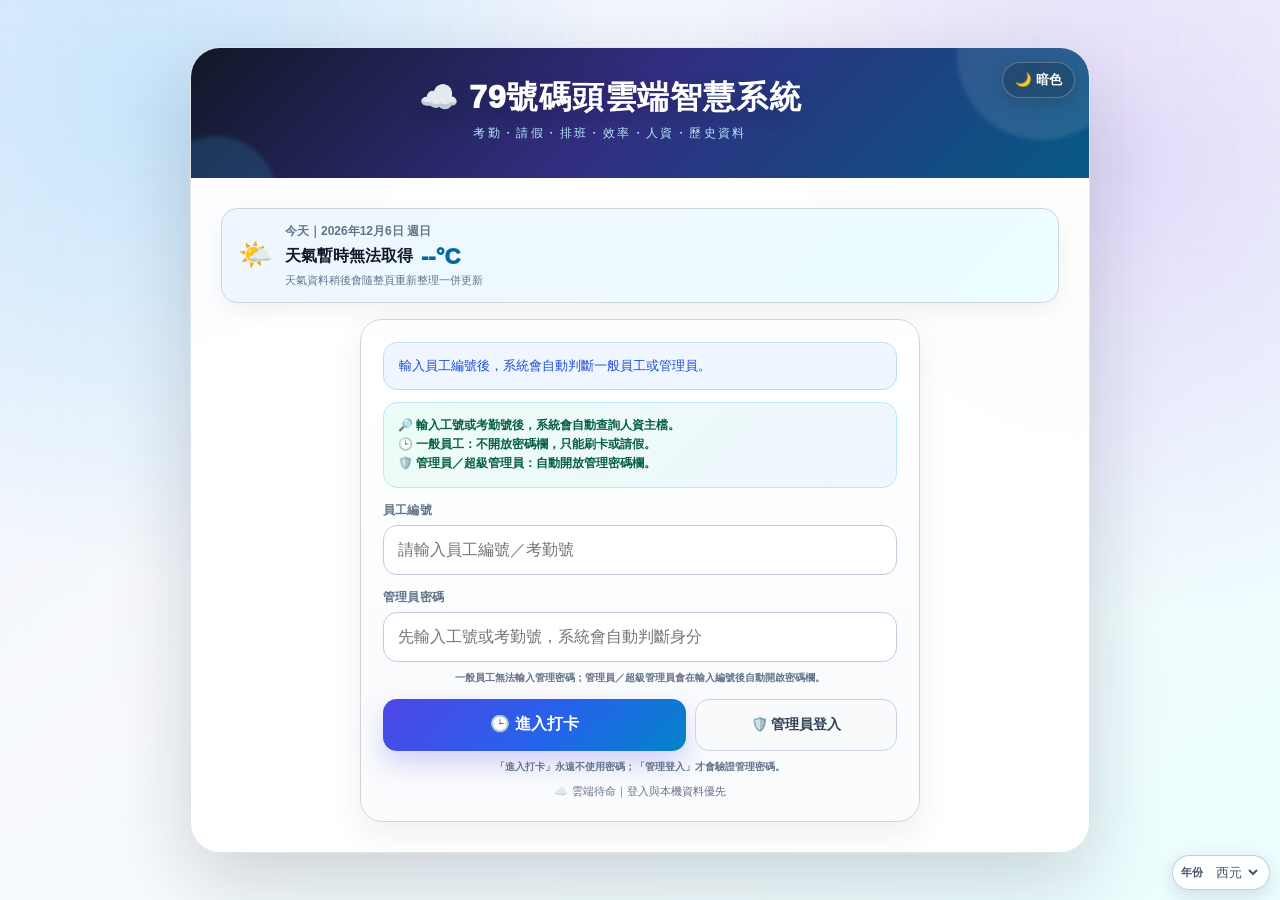
==== index.html @ b2e33117 "fix(home): speed up mobile punch login" ====
<!DOCTYPE html>
<!-- PORT79 2026.10.08 HOME-MOBILE-PUNCH-FAST：手機打卡登入取消輸入時雲端預熱競爭；一般打卡改單一GET快速驗證；驗證後立即進考勤、快取背景寫；首頁天氣不再搶GPS。 -->
<!-- PORT79 2026.10.07 HOME-ADMIN-LOGIN-FALLBACK：管理登入支援 verifyAdmin / verifyUser 雙路徑與平面/user 回傳格式。 -->
<!-- PORT79 2026.10.07 HOME-HIDE-NO-PERMISSION：首頁所有 none 權限系統卡片直接隱藏；人資仍僅 manage 顯示。 -->
<!-- PORT79 2026.10.06 HOME-SECOND-LOGIN-FIX：修正登出後第二次管理登入密碼欄無法重新啟用 -->
<!-- PORT79 2026.10.03：首頁加入今日日期、即時溫度、天氣狀況與重新整理按鈕 -->
<!-- PORT79 2026.10.03.11.30：超級管理員密碼登入後停留五大系統選擇，不自動跳入任一子系統 -->
<html lang="zh-TW" data-theme="light">
<head>
<!-- PORT79 HOME 2026.10.06 FULL-PAGE-REFRESH：首頁「重新整理」改為整頁重新載入，不再只更新天氣。 -->
<!-- PORT79 HOME 2026.10.06 DEPLOY-STATUS-FAILSAFE：部署狀態超過 10 分鐘或缺少有效 target_sha 時自動 fail-open，避免狀態檔卡住造成永久無法登入。 -->
<!-- PORT79 HOME 2026.10.06 DEPLOY-STATUS：首頁加入系統更新狀態偵測；更新中暫停登入，完成後自動恢復；偵測失敗採 fail-open。 -->
<!-- PORT79 2026-10-04 WORKHOURS-PERMISSION：工時統計改用獨立權限。 -->
<!-- PORT79 2026-10-04 WORK-HOURS：首頁新增工時統計大項，權限沿用考勤。 -->
<meta charset="UTF-8">
<meta name="viewport" content="width=device-width, initial-scale=1.0, maximum-scale=1, viewport-fit=cover">
<meta http-equiv="Cache-Control" content="no-cache, no-store, must-revalidate">
<link rel="preconnect" href="https://script.google.com">
<link rel="preconnect" href="https://script.googleusercontent.com">
<meta http-equiv="Pragma" content="no-cache">
<meta http-equiv="Expires" content="0">
<title>79號碼頭雲端智慧系統｜七大系統入口</title>
<style>
*{box-sizing:border-box}
:root{color-scheme:light;--page:#f3f4f6;--card:#fff;--text:#111827;--muted:#64748b;--head:#111827;--border:#d1d5db;--input:#fff;--panel:#f8fafc;--shadow:0 18px 45px rgba(0,0,0,.12)}
html[data-theme="dark"]{color-scheme:dark;--page:#0b1120;--card:#111827;--text:#f8fafc;--muted:#94a3b8;--head:#020617;--border:#334155;--input:#0f172a;--panel:#0f172a;--shadow:0 18px 45px rgba(0,0,0,.3)}
body{margin:0;min-height:100vh;font-family:"Microsoft JhengHei","Noto Sans TC",sans-serif;background:var(--page);color:var(--text);display:flex;align-items:center;justify-content:center;padding:18px}
.card{width:100%;max-width:760px;background:var(--card);border-radius:22px;box-shadow:var(--shadow);overflow:hidden}
.header{background:var(--head);color:#fff;padding:18px 70px 18px 20px;text-align:center;position:relative}.cloud-title{font-size:22px;font-weight:1000;letter-spacing:.04em;margin-bottom:5px}.cloud-sub{font-size:11px;color:#94a3b8;margin-bottom:5px}.version{font-size:13px;font-weight:800;letter-spacing:.04em;color:#e2e8f0}.theme{position:absolute;right:12px;top:10px;border:1px solid rgba(255,255,255,.3);background:rgba(255,255,255,.1);color:#fff;border-radius:999px;padding:8px 11px;font-weight:800;cursor:pointer}
.body{padding:24px}.login-box{max-width:520px;margin:0 auto}.field{margin-bottom:14px}label{display:block;font-size:13px;font-weight:900;margin-bottom:6px}input{width:100%;padding:13px 14px;border:1px solid var(--border);border-radius:11px;background:var(--input);color:var(--text);font-size:16px;outline:none}.go{width:100%;padding:14px;border:0;border-radius:11px;background:#4f46e5;color:#fff;font-size:16px;font-weight:900;cursor:pointer}.go:disabled{opacity:.55;cursor:not-allowed}
.status{margin:0 0 15px;padding:11px 13px;border-radius:11px;background:#eff6ff;border:1px solid #bfdbfe;color:#1d4ed8;font-size:13px;line-height:1.55;white-space:pre-line}.status.error{background:#fff1f2;border-color:#fecdd3;color:#be123c}.status.success{background:#ecfdf5;border-color:#a7f3d0;color:#047857}.status.warning{background:#fffbeb;border-color:#fde68a;color:#92400e}
html[data-theme="dark"] .status{background:#172554;border-color:#1d4ed8;color:#bfdbfe}html[data-theme="dark"] .status.error{background:#3f0d18;border-color:#9f1239;color:#fecdd3}html[data-theme="dark"] .status.success{background:#052e24;border-color:#047857;color:#a7f3d0}html[data-theme="dark"] .status.warning{background:#422006;border-color:#a16207;color:#fde68a}
.session{display:none;margin-bottom:16px;padding:13px 14px;border:1px solid var(--border);border-radius:12px;align-items:center;justify-content:space-between;gap:12px;background:var(--panel)}.session.show{display:flex}.session strong{font-size:15px}.session small{display:block;color:var(--muted);margin-top:3px}.logout{border:0;background:#e11d48;color:white;border-radius:9px;padding:9px 12px;font-weight:900;cursor:pointer;white-space:nowrap}
.system-wrap{display:none}.system-wrap.show{display:block}.system-grid{display:grid;grid-template-columns:repeat(2,minmax(0,1fr));gap:11px}.system-card{position:relative;border:1px solid var(--border);border-radius:15px;background:var(--panel);color:var(--text);padding:17px 12px;text-align:left;cursor:pointer;min-height:118px;font:inherit;transition:.18s}.system-card:hover:not(:disabled){transform:translateY(-2px);border-color:#818cf8;box-shadow:0 8px 20px rgba(15,23,42,.12)}.system-card:disabled{opacity:.45;cursor:not-allowed;filter:grayscale(.3)}.system-card .icon{font-size:28px;display:block;margin-bottom:8px}.system-card .name{font-size:16px;font-weight:900;display:block}.system-card .desc{font-size:11px;color:var(--muted);display:block;margin-top:6px;line-height:1.5}.system-card.attendance{border-left:4px solid #4f46e5}.system-card.workhours{border-left:4px solid #2563eb}.system-card.leave{border-left:4px solid #059669}.system-card.schedule{border-left:4px solid #7c3aed}.system-card.efficiency{border-left:4px solid #d97706}.system-card.hr{border-left:4px solid #0f766e}.system-card.history{border-left:4px solid #334155}.badge{position:absolute;right:9px;top:9px;border-radius:999px;padding:3px 7px;font-size:9px;font-weight:900;background:#e2e8f0;color:#475569}html[data-theme="dark"] .badge{background:#334155;color:#cbd5e1}
.note{margin-top:13px;color:var(--muted);font-size:11px;line-height:1.65;text-align:center}.employee-login-note{margin:-3px 0 14px;padding:10px 12px;border-radius:11px;background:#ecfdf5;border:1px solid #a7f3d0;color:#047857;font-size:12px;font-weight:800;line-height:1.6}html[data-theme="dark"] .employee-login-note{background:#052e24;border-color:#047857;color:#a7f3d0}
@media(max-width:650px){body{padding:10px}.body{padding:18px 14px}.system-grid{grid-template-columns:1fr}.session{align-items:flex-start;flex-direction:column}.logout{width:100%}}


  .system-version-footer{
    margin-top:12px;
    padding:0 6px 2px;
    text-align:center;
    color:var(--muted);
    font-size:9px;
    line-height:1.65;
    font-weight:600;
    letter-spacing:.01em;
  }
  .system-version-footer .version-sep{
    display:inline-block;
    margin:0 5px;
    opacity:.45;
  }
  .system-version-footer .version-ok{color:#059669}
  .system-version-footer .version-fail{color:#d97706}
  [data-theme="dark"] .system-version-footer .version-ok{color:#6ee7b7}
  [data-theme="dark"] .system-version-footer .version-fail{color:#fbbf24}


  .login-action-grid{display:grid;grid-template-columns:1.35fr .9fr;gap:9px;margin-top:4px}
  .punch-go{margin-top:0!important}
  .manage-go{width:100%;border:1px solid #cbd5e1;border-radius:14px;padding:13px 12px;font-size:14px;font-weight:900;cursor:pointer;color:#334155;background:#f8fafc;transition:.18s ease}
  .manage-go:hover{background:#eef2ff;border-color:#a5b4fc;color:#4338ca}
  .manage-go:disabled,.go:disabled{opacity:.55;cursor:not-allowed}
  .deploy-status-banner{display:none;margin:0 0 12px;padding:12px 14px;border-radius:14px;border:1px solid #f59e0b;background:linear-gradient(135deg,#fff7ed,#fffbeb);color:#92400e;box-shadow:0 8px 20px rgba(245,158,11,.10)}
  .deploy-status-banner.show{display:block}
  .deploy-status-title{font-size:14px;font-weight:1000;display:flex;align-items:center;gap:8px}
  .deploy-status-sub{margin-top:4px;font-size:11px;font-weight:700;line-height:1.55;color:#a16207}
  .deploy-status-meta{margin-top:5px;font-size:10px;color:#b45309}
  html[data-theme="dark"] .deploy-status-banner{background:linear-gradient(135deg,#451a03,#422006);border-color:#92400e;color:#fde68a}
  html[data-theme="dark"] .deploy-status-sub,html[data-theme="dark"] .deploy-status-meta{color:#fbbf24}
  .login-action-help{text-align:center;margin-top:8px;color:var(--muted);font-size:10px;font-weight:700;line-height:1.5}
  [data-theme="dark"] .manage-go{background:#1e293b;border-color:#475569;color:#e2e8f0}
  @media(max-width:520px){.login-action-grid{grid-template-columns:1fr}.manage-go,.punch-go{min-height:52px;font-size:15px}}


.weather-strip{
  margin:0 0 16px;
  padding:14px 16px;
  border:1px solid var(--border);
  border-radius:16px;
  background:linear-gradient(135deg,#eff6ff,#ecfeff);
  display:flex;
  align-items:center;
  justify-content:space-between;
  gap:14px;
  box-shadow:0 8px 24px rgba(15,23,42,.06);
}
html[data-theme="dark"] .weather-strip{
  background:linear-gradient(135deg,#172554,#0f172a);
  border-color:#334155;
}
.weather-main{display:flex;align-items:center;gap:12px;min-width:0}
.weather-icon{font-size:28px;line-height:1}
.weather-info{min-width:0}
.weather-date{font-size:12px;color:var(--muted);font-weight:800;margin-bottom:4px}
.weather-line{font-size:16px;font-weight:1000;color:var(--text);display:flex;align-items:center;gap:8px;flex-wrap:wrap}
.weather-temp{font-size:22px;color:#0369a1}
html[data-theme="dark"] .weather-temp{color:#7dd3fc}
.weather-sub{font-size:11px;color:var(--muted);margin-top:3px}
.weather-refresh{
  flex:0 0 auto;
  border:0;
  border-radius:12px;
  padding:10px 13px;
  font-weight:900;
  cursor:pointer;
  background:#0ea5e9;
  color:#fff;
  box-shadow:0 8px 18px rgba(14,165,233,.22);
}
.weather-refresh:hover{background:#0284c7}
.weather-refresh:disabled{opacity:.55;cursor:not-allowed}
@media(max-width:520px){
  .weather-strip{align-items:flex-start;padding:12px}
  .weather-main{align-items:flex-start}
  .weather-temp{font-size:20px}
  .weather-refresh{padding:9px 10px;font-size:12px}
}

</style>

<style id="port79-ui-polish-v20260925-4">
  :root{
    --p79-accent:#4f46e5;--p79-accent2:#0ea5e9;--p79-glow:rgba(79,70,229,.18);
  }
  body{
    position:relative;isolation:isolate;
    background:
      radial-gradient(circle at 12% 12%,rgba(14,165,233,.18),transparent 34%),
      radial-gradient(circle at 88% 18%,rgba(124,58,237,.16),transparent 34%),
      linear-gradient(145deg,#eef2ff 0%,#f8fafc 47%,#ecfeff 100%) !important;
    padding:max(18px,env(safe-area-inset-top)) max(14px,env(safe-area-inset-right)) max(18px,env(safe-area-inset-bottom)) max(14px,env(safe-area-inset-left));
  }
  body::before{content:"";position:fixed;inset:0;z-index:-1;pointer-events:none;background-image:linear-gradient(rgba(99,102,241,.035) 1px,transparent 1px),linear-gradient(90deg,rgba(99,102,241,.035) 1px,transparent 1px);background-size:28px 28px;mask-image:linear-gradient(to bottom,rgba(0,0,0,.65),transparent 85%)}
  html[data-theme="dark"] body{background:radial-gradient(circle at 12% 12%,rgba(14,165,233,.14),transparent 34%),radial-gradient(circle at 88% 18%,rgba(124,58,237,.16),transparent 34%),linear-gradient(145deg,#020617,#0f172a 55%,#082f49) !important}
  .card{max-width:900px;border:1px solid rgba(148,163,184,.28);border-radius:30px;box-shadow:0 28px 80px rgba(15,23,42,.18);background:color-mix(in srgb,var(--card) 94%,transparent);backdrop-filter:blur(18px);-webkit-backdrop-filter:blur(18px)}
  .header{overflow:hidden;padding:30px 84px 26px 24px;background:linear-gradient(135deg,#111827 0%,#312e81 48%,#075985 100%)}
  .header::before,.header::after{content:"";position:absolute;border-radius:999px;pointer-events:none;filter:blur(2px)}
  .header::before{width:170px;height:170px;right:-38px;top:-78px;background:rgba(255,255,255,.10)}
  .header::after{width:120px;height:120px;left:-35px;bottom:-78px;background:rgba(56,189,248,.16)}
  .cloud-title{font-size:clamp(24px,4.5vw,32px);letter-spacing:.025em;line-height:1.2;text-shadow:0 6px 22px rgba(0,0,0,.18)}
  .cloud-sub{font-size:12px;letter-spacing:.20em;color:#bae6fd;margin-top:8px;margin-bottom:10px}
  .version{display:inline-flex;align-items:center;justify-content:center;padding:5px 10px;border:1px solid rgba(255,255,255,.22);border-radius:999px;background:rgba(255,255,255,.10);font-size:11px;color:#e0f2fe}
  .theme{z-index:2;top:14px;right:14px;padding:8px 12px;background:rgba(15,23,42,.26);border-color:rgba(255,255,255,.25);box-shadow:0 6px 18px rgba(0,0,0,.16);transition:.18s ease}
  .theme:hover{transform:translateY(-1px);background:rgba(255,255,255,.16)}
  .body{padding:30px}
  .login-box{max-width:560px;padding:22px;border:1px solid var(--border);border-radius:22px;background:linear-gradient(180deg,color-mix(in srgb,var(--card) 97%,transparent),color-mix(in srgb,var(--panel) 88%,transparent));box-shadow:0 12px 32px rgba(15,23,42,.07)}
  .status{border-radius:14px;padding:13px 15px;box-shadow:inset 0 1px 0 rgba(255,255,255,.45)}
  .employee-login-note{border-radius:14px;padding:13px 14px;background:linear-gradient(135deg,#ecfdf5,#eff6ff);border-color:#bae6fd;color:#065f46}
  html[data-theme="dark"] .employee-login-note{background:linear-gradient(135deg,#052e24,#172554);border-color:#164e63;color:#a7f3d0}
  .field label{font-size:12px;letter-spacing:.02em;color:var(--muted)}
  input{min-height:50px;border-radius:14px;border:1px solid color-mix(in srgb,var(--border) 90%,#6366f1);transition:border-color .15s,box-shadow .15s,transform .15s}
  input:focus{border-color:#6366f1;box-shadow:0 0 0 4px rgba(99,102,241,.12)}
  .go{min-height:52px;border-radius:14px;background:linear-gradient(135deg,#4f46e5,#2563eb 56%,#0284c7);box-shadow:0 12px 26px rgba(79,70,229,.24);transition:.18s ease}
  .go:hover:not(:disabled){transform:translateY(-1px);box-shadow:0 16px 32px rgba(79,70,229,.30)}
  .session{border-radius:16px;background:linear-gradient(135deg,color-mix(in srgb,var(--panel) 88%,#eef2ff),var(--panel));box-shadow:0 8px 24px rgba(15,23,42,.06)}
  .logout{border-radius:11px;box-shadow:0 8px 18px rgba(225,29,72,.18)}
  .system-grid{gap:16px}
  .system-card{overflow:hidden;min-height:145px;padding:20px 18px 18px;border:1px solid var(--border)!important;border-left:1px solid var(--border)!important;border-radius:20px;background:linear-gradient(145deg,var(--card),var(--panel));box-shadow:0 10px 28px rgba(15,23,42,.07);transition:transform .18s ease,box-shadow .18s ease,border-color .18s ease}
  .system-card::after{content:"→";position:absolute;right:16px;bottom:14px;font-size:20px;font-weight:900;color:var(--muted);opacity:.5;transition:.18s}
  .system-card:hover:not(:disabled){transform:translateY(-4px);box-shadow:0 18px 34px rgba(15,23,42,.13)}
  .system-card:hover:not(:disabled)::after{transform:translateX(3px);opacity:.9}
  .system-card .icon{display:grid;place-items:center;width:50px;height:50px;border-radius:16px;margin-bottom:13px;font-size:25px;box-shadow:inset 0 1px 0 rgba(255,255,255,.7)}
  .system-card.attendance .icon{background:#eef2ff;color:#4338ca}.system-card.leave .icon{background:#ecfdf5;color:#047857}.system-card.schedule .icon{background:#f5f3ff;color:#6d28d9}.system-card.efficiency .icon{background:#fff7ed;color:#c2410c}.system-card.hr .icon{background:#f0fdfa;color:#0f766e}.system-card.history .icon{background:#f1f5f9;color:#334155}
  .system-card .name{font-size:17px;letter-spacing:.015em}.system-card .desc{font-size:12px;max-width:85%}
  .system-card.attendance:hover{border-color:#a5b4fc!important}.system-card.leave:hover{border-color:#6ee7b7!important}.system-card.schedule:hover{border-color:#c4b5fd!important}.system-card.efficiency:hover{border-color:#fdba74!important}.system-card.hr:hover{border-color:#5eead4!important}.system-card.history:hover{border-color:#94a3b8!important}
  .badge{top:12px;right:12px;padding:4px 8px;background:color-mix(in srgb,var(--panel) 78%,#e2e8f0);border:1px solid var(--border)}
  .note{margin-top:18px;padding-top:14px;border-top:1px dashed var(--border)}
  @media(max-width:650px){.card{border-radius:22px}.header{padding:26px 68px 22px 18px}.cloud-title{font-size:22px}.body{padding:16px}.login-box{padding:16px}.system-grid{gap:11px}.system-card{min-height:126px;padding:16px}.system-card .icon{width:44px;height:44px;border-radius:14px}.system-card .desc{max-width:90%}}
</style>


<style id="port79-five-system-home-layout-v20260927-2">
@media(min-width:651px){
}

</style>


<style id="port79-calendar-mode-style">
#port79CalendarModeBox{position:fixed;right:10px;bottom:10px;z-index:99998;display:flex;align-items:center;gap:6px;padding:6px 8px;border-radius:999px;background:rgba(255,255,255,.94);border:1px solid rgba(148,163,184,.55);box-shadow:0 6px 20px rgba(15,23,42,.14);backdrop-filter:blur(8px);font:700 11px/1.2 system-ui,-apple-system,"Noto Sans TC",sans-serif;color:#475569}
#port79CalendarModeBox select{border:0;background:transparent;color:inherit;font:800 11px/1.2 inherit;outline:none;cursor:pointer;padding:2px 3px}
html.dark #port79CalendarModeBox,html[data-theme="dark"] #port79CalendarModeBox{background:rgba(15,23,42,.94);border-color:#475569;color:#e2e8f0}
@media(max-width:640px){#port79CalendarModeBox{right:6px;bottom:6px;padding:5px 6px;font-size:10px}#port79CalendarModeBox select{font-size:10px}}
</style>

<!-- PORT79 v2026.09.29.10.19 MOBILE-ADMIN-LOGIN-WARM-CACHE -->

<script src="./assets/port79-data-cache.js"></script>
<script src="./assets/port79-ui-trim.js"></script>

<style id="p79-login-numeric-keypad-style">
#account[readonly],#password[readonly]{cursor:pointer;caret-color:transparent;user-select:none;-webkit-user-select:none}
.p79-login-keypad{margin:12px 0 14px;padding:14px;border:1px solid #dbe3ee;border-radius:16px;background:#f8fafc;box-shadow:0 8px 24px rgba(15,23,42,.06)}
.p79-keypad-title{display:flex;align-items:flex-end;justify-content:space-between;gap:10px;margin-bottom:10px;font-weight:800;color:#0f172a}.p79-keypad-title small{font-size:10px;font-weight:600;color:#64748b;text-align:right}
.p79-keypad-grid{display:grid;grid-template-columns:repeat(3,1fr);gap:9px}.p79-keypad-grid button,.p79-keypad-confirm{min-height:52px;border:1px solid #cbd5e1;border-radius:12px;background:#fff;color:#0f172a;font-size:22px;font-weight:800;box-shadow:0 2px 5px rgba(15,23,42,.05);touch-action:manipulation}.p79-keypad-grid button:active,.p79-keypad-confirm:active{transform:scale(.98)}
.p79-keypad-grid .p79-keypad-action{font-size:16px;background:#eef2f7}.p79-keypad-confirm{width:100%;margin-top:9px;background:#0f766e;color:#fff;border-color:#0f766e;font-size:16px}
#account.p79-keypad-active,#password.p79-keypad-active{outline:3px solid rgba(13,148,136,.18);border-color:#0f766e!important}
html[data-theme="dark"] .p79-login-keypad{background:#0f172a;border-color:#334155}html[data-theme="dark"] .p79-keypad-title{color:#e2e8f0}html[data-theme="dark"] .p79-keypad-title small{color:#94a3b8}html[data-theme="dark"] .p79-keypad-grid button{background:#1e293b;color:#f8fafc;border-color:#475569}html[data-theme="dark"] .p79-keypad-grid .p79-keypad-action{background:#334155}
@media(max-width:520px){.p79-login-keypad{padding:11px}.p79-keypad-grid{gap:7px}.p79-keypad-grid button,.p79-keypad-confirm{min-height:50px}}
</style>

<style id="p79-home-mobile-true-fullscreen-v20261007">
@media (max-width:650px){
  html,body{
    width:100%!important;
    max-width:100%!important;
    min-height:100dvh!important;
    margin:0!important;
    padding:0!important;
    overflow-x:hidden!important;
  }
  body{
    display:block!important;
    padding-top:env(safe-area-inset-top)!important;
    padding-right:env(safe-area-inset-right)!important;
    padding-bottom:env(safe-area-inset-bottom)!important;
    padding-left:env(safe-area-inset-left)!important;
  }
  .card{
    width:100vw!important;
    max-width:100vw!important;
    min-height:calc(100dvh - env(safe-area-inset-top) - env(safe-area-inset-bottom))!important;
    margin:0!important;
    border-radius:0!important;
    border-left:0!important;
    border-right:0!important;
    box-shadow:none!important;
  }
  .header{
    width:100%!important;
    margin:0!important;
    border-radius:0!important;
    padding-left:16px!important;
    padding-right:72px!important;
  }
  .body{
    width:100%!important;
    max-width:none!important;
    margin:0!important;
    padding:16px 12px 24px!important;
  }
  .login-box{
    width:100%!important;
    max-width:none!important;
    margin:0!important;
  }
  .weather-strip,
  .status,
  .employee-login-note,
  .p79-login-keypad,
  .session,
  .system-wrap{
    width:100%!important;
    max-width:none!important;
    box-sizing:border-box!important;
  }
  .p79-login-keypad{margin-left:0!important;margin-right:0!important}
  #account,#password,.field input{
    width:100%!important;
    max-width:none!important;
    box-sizing:border-box!important;
  }
  .p79-keypad-grid{
    width:100%!important;
    grid-template-columns:repeat(3,minmax(0,1fr))!important;
  }
  .p79-keypad-grid button,.p79-keypad-confirm{
    width:100%!important;
    min-width:0!important;
  }
}
</style>
</head>
<body>
<!-- v2026.09.27.7.8：五大系統入口 SSO 快速交接版；入口驗證一次後完整傳送 Token／角色／工號／姓名／GAS URL。 -->
<!-- v2026.09.28.9.2：不新增檔案；加密員工資料保留 30 天，24 小時後改為待雲端驗證，不阻擋離線打卡；背景每 5 分鐘確認。 -->
<div class="card">
  <div class="header">
    <button id="themeToggle" class="theme" type="button">🌙 暗色</button>
    <div class="cloud-title">☁️ 79號碼頭雲端智慧系統</div>
    <div class="cloud-sub">考勤・請假・排班・效率・人資・歷史資料</div>
  </div>
  <div class="body">


    <div id="todayWeather" class="weather-strip" aria-live="polite">
      <div class="weather-main">
        <div id="weatherIcon" class="weather-icon" aria-hidden="true">🌤️</div>
        <div class="weather-info">
          <div id="weatherDate" class="weather-date">今天日期載入中...</div>
          <div class="weather-line">
            <span id="weatherText">高雄港天氣載入中...</span>
            <span id="weatherTemp" class="weather-temp">--°C</span>
          </div>
          <div id="weatherSub" class="weather-sub">79號碼頭｜即時天氣</div>
        </div>
      </div>
      <button id="weatherRefreshBtn" class="weather-refresh" type="button" title="重新整理整個首頁" aria-label="重新整理整個首頁">↻ 重新整理</button>
    </div>

    <div id="sessionBar" class="session">
      <div><strong id="sessionTitle"></strong><small id="sessionMeta"></small></div>
      <button id="logoutBtn" class="logout" type="button">登出</button>
    </div>

    <div id="loginBox" class="login-box">
      <div id="deployStatusBanner" class="deploy-status-banner" role="status" aria-live="polite">
        <div class="deploy-status-title">🛠️ <span id="deployStatusTitle">系統更新中</span></div>
        <div id="deployStatusSub" class="deploy-status-sub">GitHub Pages 正在部署最新版本，更新期間暫停登入，完成後會自動恢復。</div>
        <div id="deployStatusMeta" class="deploy-status-meta"></div>
      </div>
      <div id="status" class="status">輸入員工編號後，系統會自動判斷一般員工或管理員。</div>
      <div class="employee-login-note">🔎 輸入工號或考勤號後，系統會自動查詢人資主檔。<br>🕒 一般員工：不開放密碼欄，只能刷卡或請假。<br>🛡️ 管理員／超級管理員：自動開放管理密碼欄。</div>
      <div class="field"><label for="account">員工編號</label><input id="account" type="text" autocomplete="off" autocorrect="off" autocapitalize="none" spellcheck="false" placeholder="請輸入員工編號／考勤號"></div>
      <div class="field" id="adminPasswordField"><label for="password">管理員密碼</label><input id="password" type="password" autocomplete="off" autocorrect="off" autocapitalize="none" spellcheck="false" placeholder="先輸入員工編號，管理員才會開放密碼" disabled><div class="login-action-help">一般員工無法輸入管理密碼；管理員／超級管理員會在輸入編號後自動開啟密碼欄。</div></div>
      <div id="p79LoginKeypad" class="p79-login-keypad" aria-label="登入數字盤" hidden>
        <div class="p79-keypad-title"><span id="p79KeypadTargetLabel">員工編號</span><small>請用數字盤輸入，不會叫出系統鍵盤</small></div>
        <div class="p79-keypad-grid">
          <button type="button" data-p79-key="1">1</button><button type="button" data-p79-key="2">2</button><button type="button" data-p79-key="3">3</button>
          <button type="button" data-p79-key="4">4</button><button type="button" data-p79-key="5">5</button><button type="button" data-p79-key="6">6</button>
          <button type="button" data-p79-key="7">7</button><button type="button" data-p79-key="8">8</button><button type="button" data-p79-key="9">9</button>
          <button type="button" class="p79-keypad-action" data-p79-key="clear">清除</button><button type="button" data-p79-key="0">0</button><button type="button" class="p79-keypad-action" data-p79-key="backspace">⌫</button>
        </div>
        <button type="button" id="p79KeypadConfirm" class="p79-keypad-confirm">確認</button>
      </div>
      <div class="login-action-grid"><button id="punchLoginBtn" class="go punch-go" type="button">🕒 進入打卡</button><button id="manageLoginBtn" class="manage-go" type="button">🛡️ 管理登入</button></div><div class="login-action-help">「進入打卡」永遠不使用密碼；「管理登入」才會驗證管理密碼。</div>
      <div id="cloudProbe" style="margin-top:10px;font-size:11px;color:var(--muted);text-align:center">☁️ 雲端待命｜登入與本機資料優先</div>
    </div>

    <div id="systems" class="system-wrap">
      <div class="system-grid">
        <button id="cardAttendance" class="system-card attendance" type="button" onclick="launchSystem('attendance')"><span class="icon">🕒</span><span class="name">考勤系統</span><span class="desc">上下班打卡、考勤紀錄與管理</span><span class="badge"></span></button>
        <button id="cardWorkhours" class="system-card workhours" type="button" onclick="launchSystem('workhours')"><span class="icon">📊</span><span class="name">工時統計</span><span class="desc">出勤天數、加班時數與月結統計</span><span class="badge"></span></button>
        <button id="cardLeave" class="system-card leave" type="button" onclick="launchSystem('leave')"><span class="icon">📝</span><span class="name">請假系統</span><span class="desc">請假申請、年假剩餘天數、我的請假與審核</span><span class="badge"></span></button>
        <button id="cardSchedule" class="system-card schedule" type="button" onclick="launchSystem('schedule')"><span class="icon">🗓️</span><span class="name">排班系統</span><span class="desc">班表查看與排班管理</span><span class="badge"></span></button>
        <button id="cardEfficiency" class="system-card efficiency" type="button" onclick="launchSystem('efficiency')"><span class="icon">📊</span><span class="name">效率系統</span><span class="desc">船舶、AQC、月報與效率資料</span><span class="badge"></span></button>
        <button id="cardHr" class="system-card hr" type="button" onclick="launchSystem('hr')"><span class="icon">👥</span><span class="name">人資管理系統</span><span class="desc">唯一人員主檔、部門職務、特休、裝置綁定與五大系統權限</span><span class="badge"></span></button>
        <button id="cardHistory" class="system-card history" type="button" onclick="location.href='./history-data/'"><span class="icon">🗄️</span><span class="name">歷史資料中心</span><span class="desc">集中查詢考勤、排班、船舶歷史月份；讀過的月份保存在本機</span><span class="badge">歷史</span></button>
      </div>
      <div class="note">所有系統的人員資料與權限統一由「人資管理系統」維護；歷史月份集中由「歷史資料中心」查詢，避免平常切換系統重複下載大量舊資料。</div>

      <div class="system-version-footer" aria-label="系統版本資訊">
        <span>主頁 v2026.10.07.18.30</span>
        <span class="version-sep">•</span>
        <span id="attendanceVersionFooter">考勤：讀取中...</span>
        <span class="version-sep">•</span>
        <span id="leaveVersionFooter">請假：讀取中...</span>
        <span class="version-sep">•</span>
        <span id="scheduleVersionFooter">排班：讀取中...</span>
        <span class="version-sep">•</span>
        <span id="efficiencyVersionFooter">效率：讀取中...</span>
        <span class="version-sep">•</span>
        <span id="hrVersionFooter">人資：讀取中...</span>
        <span id="versionCheckTime"></span>
      </div>
    </div>
  </div>
</div>
<script>
const BUILD_VERSION='20261008.6.0.21';;;;;
const GAS_URL='https://script.google.com/macros/s/AKfycbxbS8GGm19JZQG_7Y2c6bTFY_SK5qg9gkvygKEJ1_zw-0Rlryd3-hEZ7sDvjRpFogt4HA/exec';
const SYSTEM_BASE_PATHS={attendance:'./attendance/',workhours:'./work-hours/',leave:'./leave/',schedule:'./schedule/',efficiency:'./aqc-efficiency/',hr:'./hr/'};
const PATHS={attendance:'./attendance/?v='+BUILD_VERSION,workhours:'./work-hours/?v='+BUILD_VERSION,leave:'./leave/?v='+BUILD_VERSION,schedule:'./schedule/?v='+BUILD_VERSION,efficiency:'./aqc-efficiency/?v='+BUILD_VERSION,hr:'./hr/?v='+BUILD_VERSION};
const SYSTEM_VERSIONS={attendance:'',leave:'',schedule:'',efficiency:'',hr:''};
const SYSTEM_KEYS=['attendance','workhours','leave','schedule','efficiency','hr'];
let currentSession=null, loginBusy=false;
const $=id=>document.getElementById(id);

const PORT79_DEPLOY_STATUS_URL='https://raw.githubusercontent.com/kuoyalun/smart-punch/deploy-status/deploy-status.json';
const PORT79_DEPLOY_POLL_MS=12000;
const PORT79_DEPLOY_MAX_LOCK_MS=10*60*1000;
let port79DeploymentUpdating=false;
let port79DeploymentLastState='normal';
let port79DeploymentTimer=null;

function p79SetDeploymentUi(updating,payload={}){
  port79DeploymentUpdating=!!updating;
  const banner=$('deployStatusBanner');
  const title=$('deployStatusTitle');
  const sub=$('deployStatusSub');
  const meta=$('deployStatusMeta');
  const punch=$('punchLoginBtn');
  const manage=$('manageLoginBtn');
  const account=$('account');
  const password=$('password');

  if(updating){
    banner?.classList.add('show');
    if(title)title.textContent=String(payload.message||'系統更新中');
    if(sub)sub.textContent='GitHub Pages 正在部署最新版本，更新期間暫停登入；部署完成後本頁會自動恢復。';
    if(meta){
      const started=payload.started_at?String(payload.started_at):'';
      meta.textContent=started?('開始時間：'+started+'｜每 12 秒自動檢查一次'):'每 12 秒自動檢查一次';
    }
    if(account)account.disabled=true;
    if(password)password.disabled=true;
    if(punch){punch.disabled=true;punch.textContent='🛠️ 系統更新中'}
    if(manage){manage.disabled=true;manage.textContent='🛠️ 系統更新中'}
    if($('status')){
      $('status').className='status warning';
      $('status').textContent='🛠️ 系統正在更新，登入暫停；完成後會自動恢復，不需要重新整理。';
    }
  }else{
    banner?.classList.remove('show');
    if(account)account.disabled=false;

    // 只有不是正在登入時才恢復按鈕，避免蓋掉真正的登入中 disabled 狀態。
    if(!loginBusy){
      if(punch){punch.disabled=false;punch.textContent='🕒 進入打卡'}
      if(manage){manage.disabled=false;manage.textContent='🛡️ 管理員登入'}
    }

    // 密碼欄仍由身分判斷控制，不直接強制開啟。
    if(password){
      const accountValue=String(account?.value||'').trim();
      if(!accountValue){
        password.disabled=true;
        password.placeholder='先輸入工號或考勤號，系統會自動判斷身分';
      }else{
        try{scheduleIdentityLookup()}catch(e){}
      }
    }

    if(port79DeploymentLastState==='updating'&&$('status')&&!currentSession){
      $('status').className='status ok';
      $('status').textContent='✅ 系統更新完成，現在可以登入。';
    }
  }
}

async function p79CheckDeploymentStatus(){
  try{
    const res=await fetch(PORT79_DEPLOY_STATUS_URL+'?t='+Date.now(),{
      method:'GET',
      cache:'no-store',
      mode:'cors'
    });
    if(!res.ok)throw new Error('HTTP '+res.status);
    const data=await res.json();
    const state=String(data?.status||'normal').toLowerCase();
    let updating=state==='updating'||state==='deploying'||state==='maintenance';

    // FAILSAFE：狀態檔不完整或更新鎖超過 10 分鐘，不得永久封鎖登入。
    if(updating){
      const targetSha=String(data?.target_sha||'').trim();
      const rawStarted=String(data?.started_at||'').trim();
      const parsedStarted=Date.parse(rawStarted);
      const lockExpired=Number.isFinite(parsedStarted) && (Date.now()-parsedStarted)>PORT79_DEPLOY_MAX_LOCK_MS;
      const invalidLock=!targetSha || lockExpired;
      if(invalidLock){
        console.warn('部署狀態鎖已過期/不完整，採 fail-open：',data);
        updating=false;
      }
    }

    p79SetDeploymentUi(updating,data||{});
    port79DeploymentLastState=updating?'updating':'normal';
    return {ok:true,updating,data};
  }catch(e){
    // fail-open：狀態檢查失敗不能讓所有人無法打卡/登入。
    console.warn('部署狀態檢查失敗，採 fail-open：',e);
    p79SetDeploymentUi(false,{});
    port79DeploymentLastState='unknown';
    return {ok:false,updating:false,error:String(e?.message||e)};
  }
}

function p79StartDeploymentStatusWatch(){
  if(port79DeploymentTimer)clearInterval(port79DeploymentTimer);
  p79CheckDeploymentStatus();
  port79DeploymentTimer=setInterval(p79CheckDeploymentStatus,PORT79_DEPLOY_POLL_MS);
}

const PORT79_WEATHER={
  // 高雄港／79號碼頭附近；若瀏覽器允許定位會自動改用目前位置。
  fallbackLat:22.612,
  fallbackLon:120.285,
  timezone:'Asia/Taipei'
};

function weatherCodeInfo(code){
  const map={
    0:['☀️','晴朗'],1:['🌤️','大致晴朗'],2:['⛅','局部多雲'],3:['☁️','陰天'],
    45:['🌫️','有霧'],48:['🌫️','霧淞'],
    51:['🌦️','毛毛雨'],53:['🌦️','毛毛雨'],55:['🌧️','較強毛毛雨'],
    61:['🌧️','小雨'],63:['🌧️','中雨'],65:['🌧️','大雨'],
    66:['🌧️','凍雨'],67:['🌧️','強凍雨'],
    71:['🌨️','小雪'],73:['🌨️','中雪'],75:['🌨️','大雪'],77:['🌨️','雪粒'],
    80:['🌦️','陣雨'],81:['🌧️','陣雨'],82:['⛈️','強陣雨'],
    85:['🌨️','陣雪'],86:['🌨️','強陣雪'],
    95:['⛈️','雷雨'],96:['⛈️','雷雨伴冰雹'],99:['⛈️','強雷雨伴冰雹']
  };
  return map[Number(code)]||['🌤️','天氣狀況'];
}

function formatTodayDate(){
  return new Intl.DateTimeFormat('zh-TW',{
    timeZone:'Asia/Taipei',
    year:'numeric',month:'long',day:'numeric',weekday:'short'
  }).format(new Date());
}

function getWeatherCoords(){
  // 首頁天氣只顯示高雄港／79號碼頭天氣，不應搶先要求手機 GPS 權限。
  // 真正打卡定位只在考勤頁按下打卡時取得。
  return Promise.resolve({
    lat:PORT79_WEATHER.fallbackLat,
    lon:PORT79_WEATHER.fallbackLon,
    label:'高雄港79號碼頭'
  });
}

async function refreshTodayWeather(){
  const btn=$('weatherRefreshBtn');
  const dateEl=$('weatherDate'),textEl=$('weatherText'),tempEl=$('weatherTemp'),subEl=$('weatherSub'),iconEl=$('weatherIcon');
  if(!dateEl||!textEl||!tempEl||!subEl||!iconEl)return;

  dateEl.textContent='今天｜'+formatTodayDate();
  if(btn){btn.disabled=true;btn.textContent='↻ 更新中...'}
  textEl.textContent='正在取得天氣...';
  tempEl.textContent='--°C';

  try{
    const loc=await getWeatherCoords();
    const url='https://api.open-meteo.com/v1/forecast'
      +'?latitude='+encodeURIComponent(loc.lat)
      +'&longitude='+encodeURIComponent(loc.lon)
      +'&current=temperature_2m,apparent_temperature,weather_code'
      +'&timezone='+encodeURIComponent(PORT79_WEATHER.timezone);

    const res=await fetch(url,{cache:'no-store'});
    if(!res.ok)throw new Error('HTTP '+res.status);
    const data=await res.json();
    const current=data&&data.current?data.current:{};
    const temp=Number(current.temperature_2m);
    const feel=Number(current.apparent_temperature);
    const [icon,label]=weatherCodeInfo(current.weather_code);

    iconEl.textContent=icon;
    textEl.textContent=label;
    tempEl.textContent=Number.isFinite(temp)?temp.toFixed(1)+'°C':'--°C';
    subEl.textContent=(loc.label||'高雄港79號碼頭')
      +(Number.isFinite(feel)?'｜體感 '+feel.toFixed(1)+'°C':'')
      +'｜更新 '+new Intl.DateTimeFormat('zh-TW',{hour:'2-digit',minute:'2-digit',hour12:false,timeZone:'Asia/Taipei'}).format(new Date());
  }catch(e){
    console.warn('今日天氣讀取失敗：',e);
    iconEl.textContent='🌤️';
    textEl.textContent='天氣暫時無法取得';
    subEl.textContent='天氣資料稍後會隨整頁重新整理一併更新';
  }finally{
    if(btn){btn.disabled=false;btn.textContent='↻ 重新整理'}
  }
}

if($('weatherRefreshBtn'))$('weatherRefreshBtn').onclick=()=>{
  const btn=$('weatherRefreshBtn');
  if(btn){btn.disabled=true;btn.textContent='↻ 重新整理中…'}
  // 使用 replace 避免瀏覽器回上一頁時留下多一筆相同歷史紀錄。
  try{
    const url=new URL(location.href);
    url.searchParams.set('_reload',Date.now());
    location.replace(url.toString());
  }catch(e){
    location.reload();
  }
};
refreshTodayWeather();


function initTheme(){const saved=localStorage.getItem('port79_theme')||'light';document.documentElement.setAttribute('data-theme',saved);updateThemeText()}
function updateThemeText(){$('themeToggle').textContent=document.documentElement.getAttribute('data-theme')==='dark'?'☀️ 亮色':'🌙 暗色'}
$('themeToggle').onclick=()=>{const next=document.documentElement.getAttribute('data-theme')==='dark'?'light':'dark';document.documentElement.setAttribute('data-theme',next);localStorage.setItem('port79_theme',next);updateThemeText()};initTheme();

function normLevel(v,f='none'){v=String(v??'').toLowerCase();return ['none','view','manage'].includes(v)?v:f}
function normalizePermissions(raw,role){role=String(role||'employee').toLowerCase();if(role==='superadmin')return{attendance:'manage',workhours:'manage',leave:'manage',schedule:'manage',efficiency:'manage',hr:'manage'};raw=raw&&typeof raw==='object'?raw:{};const defaults=role==='admin'?{attendance:'view',leave:'none',schedule:'none',efficiency:'none',hr:'none'}:{attendance:'view',leave:'view',schedule:'none',efficiency:'none',hr:'none'};const out={};SYSTEM_KEYS.forEach(k=>out[k]=normLevel(raw[k],defaults[k]));return out}

function normalizeDetectedVersion(raw){
  const s=String(raw||'').trim();
  if(!s)return '';
  const m=s.match(/(\d{4})[.\-\/]?(\d{2})[.\-\/]?(\d{2})[.\-]?(\d+)?/);
  if(m){
    return [m[1],m[2],m[3],m[4]||''].filter(Boolean).join('.');
  }
  return s.replace(/^v/i,'').split(/[-\s]/)[0];
}

function extractSystemVersionFromHtml(html){
  const source=String(html||'');
  const app=source.match(/(?:const|let|var)\s+APP_VERSION\s*=\s*['"]([^'"]+)['"]/i);
  if(app&&app[1])return normalizeDetectedVersion(app[1]);
  const visible=source.match(/(?:主頁)?版本\s*[：:]?\s*v?(\d{4}\.\d{2}\.\d{2}\.\d+)/i);
  if(visible&&visible[1])return visible[1];
  const meta=source.match(/name=["']port79-build["'][^>]*content=["']([^"']+)["']/i);
  if(meta&&meta[1])return normalizeDetectedVersion(meta[1]);
  return '';
}

function setSystemVersionUi(key,version,ok=true){
  SYSTEM_VERSIONS[key]=version||'';
  const labels={attendance:'考勤',leave:'請假',schedule:'排班',efficiency:'效率',hr:'人資'};
  const footer=$(key+'VersionFooter');
  if(footer){
    footer.textContent=labels[key]+'：'+(version ? 'v'+version : '無法偵測');
    footer.classList.toggle('version-ok',!!version&&ok);
    footer.classList.toggle('version-fail',!version||!ok);
  }
  if(version){
    PATHS[key]=SYSTEM_BASE_PATHS[key]+'?v='+encodeURIComponent(version.replace(/\./g,''));
  }
}

async function fetchSystemVersion(key){
  const base=SYSTEM_BASE_PATHS[key];
  try{
    const joiner=base.includes('?')?'&':'?';
    const res=await fetch(base+joiner+'_version_probe='+Date.now(),{
      method:'GET',
      cache:'no-store',
      headers:{'Cache-Control':'no-cache'}
    });
    if(!res.ok)throw new Error('HTTP '+res.status);
    const html=await res.text();
    const version=extractSystemVersionFromHtml(html);
    if(!version)throw new Error('找不到版本標記');
    setSystemVersionUi(key,version,true);
    return version;
  }catch(e){
    console.warn(key+' 版本讀取失敗：',e);
    setSystemVersionUi(key,'',false);
    return '';
  }
}

async function refreshSystemVersions(){
  await Promise.all(SYSTEM_KEYS.map(fetchSystemVersion));
  const t=$('versionCheckTime');
  if(t){
    const d=new Date();
    t.textContent=' · 更新 '+String(d.getHours()).padStart(2,'0')+':'+String(d.getMinutes()).padStart(2,'0');
  }
}

function roleLabel(role){return role==='superadmin'?'超級管理員':role==='admin'?'管理員':'一般員工'}
function permissionLabel(level){return level==='manage'?'管理':level==='view'?'查看':'無權限'}
function escapeHtml(v){return String(v??'').replace(/[&<>'"]/g,ch=>({'&':'&amp;','<':'&lt;','>':'&gt;',"'":'&#39;','"':'&quot;'}[ch]))}

const P79_EMPLOYEE_CACHE_KEY='sp_employees_v5';
const P79_EMPLOYEE_CACHE_PREFIX='P79ENC1.';
const P79_EMPLOYEE_CACHE_SECRET_KEY='p79_device_cache_secret_v1';
const P79_EMPLOYEE_CACHE_UPDATED_KEY='p79_employee_cache_updated_v1';
const P79_EMPLOYEE_CACHE_VERIFY_AGE_MS=24*60*60*1000;
const P79_EMPLOYEE_CACHE_RETENTION_MS=30*24*60*60*1000;
const P79_EMPLOYEE_BACKGROUND_SYNC_MS=5*60*1000;

function p79BytesToBase64(bytes){
  let s='';
  const arr=bytes instanceof Uint8Array?bytes:new Uint8Array(bytes);
  for(let i=0;i<arr.length;i+=0x8000)s+=String.fromCharCode(...arr.subarray(i,i+0x8000));
  return btoa(s);
}
function p79Base64ToBytes(text){
  const s=atob(String(text||''));
  const out=new Uint8Array(s.length);
  for(let i=0;i<s.length;i++)out[i]=s.charCodeAt(i);
  return out;
}
function p79GetDeviceCacheSecret(){
  let secret='';
  try{secret=String(localStorage.getItem(P79_EMPLOYEE_CACHE_SECRET_KEY)||'')}catch(e){}
  if(secret)return secret;
  if(!globalThis.crypto?.getRandomValues)return '';
  const b=new Uint8Array(32);crypto.getRandomValues(b);secret=p79BytesToBase64(b);
  try{localStorage.setItem(P79_EMPLOYEE_CACHE_SECRET_KEY,secret)}catch(e){}
  return secret;
}
let p79EmployeeCryptoKeyPromise=null;
async function p79GetEmployeeCacheKey(){
  if(p79EmployeeCryptoKeyPromise)return p79EmployeeCryptoKeyPromise;
  if(!globalThis.crypto?.subtle)throw new Error('此瀏覽器不支援安全加密快取');
  const secret=p79GetDeviceCacheSecret();
  if(!secret)throw new Error('無法建立此裝置的加密金鑰');
  const enc=new TextEncoder();
  const material=await crypto.subtle.importKey('raw',enc.encode(secret+'|'+location.origin),'PBKDF2',false,['deriveKey']);
  p79EmployeeCryptoKeyPromise=crypto.subtle.deriveKey({name:'PBKDF2',salt:enc.encode('PORT79-EMPLOYEE-CACHE-V1'),iterations:120000,hash:'SHA-256'},material,{name:'AES-GCM',length:256},false,['encrypt','decrypt']);
  return p79EmployeeCryptoKeyPromise;
}
async function p79EncryptEmployeeCache(list){
  const key=await p79GetEmployeeCacheKey();
  const iv=new Uint8Array(12);crypto.getRandomValues(iv);
  const plain=new TextEncoder().encode(JSON.stringify(Array.isArray(list)?list:[]));
  const cipher=await crypto.subtle.encrypt({name:'AES-GCM',iv},key,plain);
  return P79_EMPLOYEE_CACHE_PREFIX+p79BytesToBase64(iv)+'.'+p79BytesToBase64(new Uint8Array(cipher));
}
async function p79DecryptEmployeeCache(raw){
  const text=String(raw||'').trim();
  if(!text)return [];
  if(!text.startsWith(P79_EMPLOYEE_CACHE_PREFIX)){
    const parsed=JSON.parse(text);
    return Array.isArray(parsed)?parsed:[];
  }
  const body=text.slice(P79_EMPLOYEE_CACHE_PREFIX.length);
  const parts=body.split('.');
  if(parts.length!==2)throw new Error('加密員工快取格式錯誤');
  const key=await p79GetEmployeeCacheKey();
  const plain=await crypto.subtle.decrypt({name:'AES-GCM',iv:p79Base64ToBytes(parts[0])},key,p79Base64ToBytes(parts[1]));
  const parsed=JSON.parse(new TextDecoder().decode(plain));
  return Array.isArray(parsed)?parsed:[];
}
async function p79WriteEncryptedEmployeeCache(list,cleanupLegacy=true,markFresh=true){
  try{
    const encrypted=await p79EncryptEmployeeCache(list);
    localStorage.setItem(P79_EMPLOYEE_CACHE_KEY,encrypted);
    if(markFresh)localStorage.setItem(P79_EMPLOYEE_CACHE_UPDATED_KEY,String(Date.now()));
    if(cleanupLegacy){['sp_employees_v4','sp_employees_v3','sp_employees_v2','sp_employees_v1','sp_employees'].forEach(k=>{try{localStorage.removeItem(k)}catch(e){}})}
    return true;
  }catch(e){console.warn('員工資料加密快取失敗，保留既有快取：',e);return false}
}
function p79EmployeeCacheAgeMs(){
  try{const t=Number(localStorage.getItem(P79_EMPLOYEE_CACHE_UPDATED_KEY)||0);return t>0?Math.max(0,Date.now()-t):Infinity}catch(e){return Infinity}
}
function p79EmployeeCacheIsUsable(){return p79EmployeeCacheAgeMs()<=P79_EMPLOYEE_CACHE_RETENTION_MS}
function p79EmployeeCacheNeedsVerification(){const age=p79EmployeeCacheAgeMs();return age>P79_EMPLOYEE_CACHE_VERIFY_AGE_MS&&age<=P79_EMPLOYEE_CACHE_RETENTION_MS}
function p79EmployeeCacheIsFresh(){return p79EmployeeCacheIsUsable()&&!p79EmployeeCacheNeedsVerification()}

let p79LocalEmployeeMemory=null;
let p79LocalEmployeeMemoryAt=0;
async function p79ReadLocalEmployees(){
  if(p79LocalEmployeeMemory&&Date.now()-p79LocalEmployeeMemoryAt<30000)return p79LocalEmployeeMemory;
  const raw=localStorage.getItem(P79_EMPLOYEE_CACHE_KEY)||'';
  if(!raw)return [];
  const list=await p79DecryptEmployeeCache(raw);
  p79LocalEmployeeMemory=Array.isArray(list)?list:[];p79LocalEmployeeMemoryAt=Date.now();
  // 若仍是舊版明碼，登入首頁時也順便轉為密文；不新增任何檔案或資料表。
  if(raw&&!raw.startsWith(P79_EMPLOYEE_CACHE_PREFIX)&&p79LocalEmployeeMemory.length)p79WriteEncryptedEmployeeCache(p79LocalEmployeeMemory,true,false);
  return p79LocalEmployeeMemory;
}
function p79NormalizePhone(v){let d=String(v||'').replace(/\D/g,'');if(d.length===9&&d.startsWith('9'))d='0'+d;return d}
function p79FindLocalEmployee(list,input){
  const raw=String(input||'').trim();if(!raw)return null;
  const up=raw.toUpperCase(),digits=raw.replace(/\D/g,'');
  let found=(list||[]).find(e=>String(e?.empId||'').trim().toUpperCase()===up);if(found)return found;
  if(digits){found=(list||[]).find(e=>String(e?.attNo||'').replace(/\D/g,'')===digits||p79NormalizePhone(e?.phone)===digits);if(found)return found;
    const byDigits=(list||[]).filter(e=>String(e?.empId||'').replace(/\D/g,'')===digits);if(byDigits.length===1)return byDigits[0];}
  const byName=(list||[]).filter(e=>String(e?.name||'').trim()===raw);return byName.length===1?byName[0]:null;
}
function p79EmploymentActive(emp){
  const s=String(emp?.employmentStatus||emp?.status||'active').trim().toLowerCase();
  return !['resigned','離職','leave','留職停薪','inactive','停用'].includes(s);
}
function p79LocalRole(emp){
  const role=String(emp?.adminRole||'employee').toLowerCase();
  if(role==='superadmin'||role==='admin')return role;
  return String(emp?.dept||'').trim()==='管理層'?'admin':'employee';
}
function p79SaveFastPunchSession(emp,pendingCloudVerification=false){
  const cacheAgeMs=p79EmployeeCacheAgeMs();
  const session={empId:String(emp?.empId||'').trim().toUpperCase(),attNo:String(emp?.attNo||''),name:String(emp?.name||''),dept:String(emp?.dept||''),jobTitle:String(emp?.jobTitle||emp?.deptDetail||''),adminRole:'employee',actualAdminRole:p79LocalRole(emp),punchOnly:true,systemPermissions:{attendance:'view',leave:'view',schedule:'none',efficiency:'none',hr:'none'},finePermissions:{},dataScope:{},loginAt:new Date().toISOString(),localCache:true,cacheAgeMs,pendingCloudVerification:!!pendingCloudVerification};
  ['port79_user_token','port79_admin_token','port79_gc_token','port79_gc_superadmin_token','admin_session','aqc_admin_logged_in','aqc_admin_id','aqc_admin_role','aqc_admin_name','port79_sso_verified'].forEach(k=>sessionStorage.removeItem(k));
  sessionStorage.setItem('port79_user_session',JSON.stringify(session));
  sessionStorage.setItem('port79_home_emp_id',session.empId);
  sessionStorage.setItem('port79_leave_emp_id',session.empId);
  sessionStorage.setItem('port79_gas_url',GAS_URL);
  return session;
}
async function p79TryFastPunchLogin(loginId){
  if(!p79EmployeeCacheIsUsable())return null;
  try{
    const emp=p79FindLocalEmployee(await p79ReadLocalEmployees(),loginId);
    if(!emp)return null;
    if(!p79EmploymentActive(emp))throw new Error(`${emp.name||emp.empId||'此員工'}目前不是在職狀態，請連線確認`);
    return p79SaveFastPunchSession(emp,p79EmployeeCacheNeedsVerification());
  }catch(e){
    if(/不是在職/.test(String(e?.message||e)))throw e;
    console.warn('本機加密員工快取無法使用，改走雲端驗證：',e);return null;
  }
}


async function p79RememberVerifiedEmployee(data){
  try{
    if(!data?.ok||!data?.empId)return false;
    const current=await p79ReadLocalEmployees().catch(()=>[]);
    const id=String(data.empId||'').trim().toUpperCase();
    const next={
      empId:id,attNo:String(data.attNo||''),name:String(data.name||''),dept:String(data.dept||''),
      jobTitle:String(data.jobTitle||''),deptDetail:String(data.jobTitle||''),phone:'',
      adminRole:String(data.actualAdminRole||data.adminRole||'employee').toLowerCase(),employmentStatus:'active'
    };
    const list=Array.isArray(current)?current.slice():[];
    const idx=list.findIndex(e=>String(e?.empId||'').trim().toUpperCase()===id || (next.attNo&&String(e?.attNo||'').trim()===next.attNo));
    if(idx>=0)list[idx]={...list[idx],...next};else list.push(next);
    p79LocalEmployeeMemory=list;p79LocalEmployeeMemoryAt=Date.now();
    return await p79WriteEncryptedEmployeeCache(list,true,true);
  }catch(e){console.warn('保存已驗證員工快取失敗：',e);return false}
}

function p79MarkCloudOnline(text='雲端可連線'){
  const el=$('cloudProbe');if(!el)return;
  el.textContent='🟢 '+text;el.style.color='#059669';
}

async function readJson(response,label){const raw=await response.text();const text=String(raw||'').replace(/^\uFEFF/,'').trim();if(!response.ok)throw new Error(`${label} HTTP ${response.status}`);if(!text)throw new Error(`${label} 回傳空白`);if(/^<!doctype html|^<html/i.test(text))throw new Error(`${label} 回傳 Google 網頁，不是 JSON`);try{return JSON.parse(text)}catch{throw new Error(`${label} 回傳格式錯誤`)}}
async function fetchTimeout(url,options={},timeoutMs=10000,label='連線'){const c=typeof AbortController!=='undefined'?new AbortController():null;let timed=false;const t=c?setTimeout(()=>{timed=true;try{c.abort()}catch{}},timeoutMs):null;try{return await fetch(url,{...options,signal:c?.signal})}catch(e){if(timed||String(e?.name)==='AbortError'||/abort/i.test(String(e?.message||e)))throw new Error(`${label}逾時`);throw e}finally{if(t)clearTimeout(t)}}
async function verifyUser(loginId,password,mode='punch'){
  const account=String(loginId||'').trim();
  const loginMode=String(mode||'punch').toLowerCase()==='manage'?'manage':'punch';
  const pwd=loginMode==='manage'?String(password||''):'';
  let last=null;
  if(loginMode==='punch'){
    // 2026.10.08 MOBILE-PUNCH-FAST：
    // 一般員工打卡沒有密碼，不需要 POST→GET 兩段串行。
    // 直接走 doGet 輕量驗證，可避開部分手機對 Apps Script POST 轉址較慢的情況。
    const url=GAS_URL+'?action=verifyUser&loginMode=punch&loginId='+encodeURIComponent(account)+'&attNo='+encodeURIComponent(account)+'&t='+Date.now();
    try{
      const res=await fetchTimeout(url,{method:'GET',cache:'no-store',redirect:'follow'},15000,'打卡登入驗證');
      const data=await readJson(res,'打卡登入驗證');
      if(data?.retryable)throw new Error(data.error||'雲端忙碌');
      return data;
    }catch(e){
      last=e;
      // 真正逾時時不要再接著打一支 9~15 秒 POST，避免手機看起來永久卡住。
      if(/逾時/.test(String(e?.message||e))) {
        throw new Error('雲端登入本次回應較慢，請再按一次「進入打卡」；班表與考勤資料不受影響');
      }
    }

    // 只有 GET 被瀏覽器/網路以非逾時方式拒絕時，才做一次短 POST 備援。
    try{
      const res=await fetchTimeout(GAS_URL,{method:'POST',headers:{'Content-Type':'text/plain;charset=utf-8'},body:JSON.stringify({action:'verifyUser',loginMode:'punch',loginId:account,attNo:account,password:''}),cache:'no-store',redirect:'follow'},8000,'打卡登入備援驗證');
      return await readJson(res,'打卡登入備援驗證');
    }catch(e){last=e}
    throw last||new Error('打卡登入驗證失敗');
  }
  if(!pwd)throw new Error('管理登入請輸入管理密碼；只要打卡請按「進入打卡」');

  // v10.20：管理登入雙路徑。
  // 先走 verifyAdmin；若舊/新 GAS 部署對 action 或 POST 解析方式不同，
  // 自動改走 verifyUser(manage)。兩條都必須由後端真正驗證密碼。
  let adminLastError=null;

  async function tryManageForm(action,label,timeoutMs){
    const form=new URLSearchParams();
    form.set('action',action);
    form.set('loginMode','manage');
    form.set('loginId',account);
    form.set('attNo',account);
    form.set('password',pwd);
    const res=await fetchTimeout(
      GAS_URL,
      {
        method:'POST',
        headers:{'Content-Type':'application/x-www-form-urlencoded;charset=UTF-8'},
        body:form.toString(),
        cache:'no-store',
        redirect:'follow'
      },
      timeoutMs,
      label
    );
    const raw=await readJson(res,label);
    // 同時相容 {ok:true,user:{...}} 與 {ok:true,empId,...}。
    if(raw?.user && typeof raw.user==='object'){
      return {...raw.user,...raw, user:raw.user};
    }
    return raw;
  }

  try{
    const data=await tryManageForm('verifyAdmin','管理登入驗證',18000);
    if(data?.ok)return data;
    adminLastError=new Error(data?.error||'verifyAdmin 驗證未通過');
  }catch(e){
    adminLastError=e;
  }

  await new Promise(r=>setTimeout(r,180));

  try{
    const data=await tryManageForm('verifyUser','管理登入備援驗證',18000);
    if(data?.ok)return data;
    adminLastError=new Error(data?.error||'verifyUser 管理驗證未通過');
  }catch(e){
    adminLastError=e;
  }

  throw adminLastError||new Error('管理登入驗證失敗');
}
async function verifySession(token){const url=GAS_URL+'?action=getSessionMeta&token='+encodeURIComponent(token)+'&t='+Date.now();const res=await fetchTimeout(url,{cache:'no-store',redirect:'follow'},9000,'登入狀態驗證');return await readJson(res,'登入狀態驗證')}

function p79BackgroundLoginLog(session,token){
  try{
    if(!session||!token||!['admin','superadmin'].includes(String(session.adminRole||'').toLowerCase()))return;
    const onceKey='port79_login_logged_'+String(token).slice(0,18);if(sessionStorage.getItem(onceKey)==='1')return;sessionStorage.setItem(onceKey,'1');
    const now=new Date(),pad=n=>String(n).padStart(2,'0');
    const time=`${now.getFullYear()}/${pad(now.getMonth()+1)}/${pad(now.getDate())} ${pad(now.getHours())}:${pad(now.getMinutes())}:${pad(now.getSeconds())}`;
    const payload={action:'logSession',session:{id:'LOGIN_'+String(token).slice(0,32),empId:session.empId,name:session.name,role:session.adminRole,action:'LOGIN',time,deviceId:'',source:'home-background'}};
    setTimeout(()=>fetch(GAS_URL,{method:'POST',headers:{'Content-Type':'text/plain;charset=utf-8'},body:JSON.stringify(payload),cache:'no-store',redirect:'follow',keepalive:true}).catch(()=>sessionStorage.removeItem(onceKey)),0);
  }catch(e){console.warn('背景登入紀錄失敗',e)}
}

function saveSession(data,mode='manage'){const requestedMode=String(mode||'manage').toLowerCase();const serverRole=String(data.adminRole||data.role||'employee').toLowerCase();const role=requestedMode==='punch'?'employee':serverRole;const token=String(data.userToken||data.adminToken||data.gcToken||data.token||'').trim();const session={empId:String(data.empId||'').trim().toUpperCase(),attNo:String(data.attNo||''),name:String(data.name||''),dept:String(data.dept||''),jobTitle:String(data.jobTitle||''),adminRole:role,actualAdminRole:String(data.actualAdminRole||serverRole),punchOnly:requestedMode==='punch'||!!data.punchOnly,systemPermissions:normalizePermissions(data.systemPermissions,role),finePermissions:data.finePermissions||{},dataScope:data.dataScope||{},loginAt:new Date().toISOString()};sessionStorage.setItem('port79_user_session',JSON.stringify(session));sessionStorage.setItem('port79_user_token',token);sessionStorage.setItem('port79_gas_url',GAS_URL);sessionStorage.setItem('port79_home_emp_id',session.empId);if(role==='employee')sessionStorage.setItem('port79_leave_emp_id',session.empId);if(['admin','superadmin'].includes(role)){sessionStorage.setItem('admin_session',JSON.stringify(session));sessionStorage.setItem('aqc_admin_logged_in','1');sessionStorage.setItem('aqc_admin_id',session.empId);sessionStorage.setItem('aqc_admin_role',role);sessionStorage.setItem('aqc_admin_name',session.name);sessionStorage.setItem('port79_admin_token',token);sessionStorage.setItem('port79_gc_token',token);sessionStorage.setItem('port79_sso_verified','1');if(role==='superadmin')sessionStorage.setItem('port79_gc_superadmin_token',token);else sessionStorage.removeItem('port79_gc_superadmin_token')}currentSession=session;if(requestedMode==='manage')p79BackgroundLoginLog(session,token);setTimeout(()=>window.Port79DataCache?.preloadCurrent?.(),80);return session}
function clearSession(){
  ['port79_user_session','port79_user_token','port79_home_emp_id','port79_leave_emp_id','admin_session','aqc_admin_logged_in','aqc_admin_id','aqc_admin_role','aqc_admin_name','aqc_admin_active_tab','port79_admin_token','port79_gc_token','port79_gc_superadmin_token','port79_sso_verified'].forEach(k=>sessionStorage.removeItem(k));

  // v2026.10.06 HOME-SECOND-LOGIN-FIX：
  // 登出後完整重置登入身分判斷狀態，避免第二次登入時密碼欄維持 disabled。
  currentSession=null;
  loginBusy=false;
  passwordTouched=false;

  clearTimeout(identityLookupTimer);
  identityLookupTimer=null;
  identityLookupSeq++;
  identityWarmPromise=null;
  identityWarmAccount='';

  $('systems').classList.remove('show');
  $('sessionBar').classList.remove('show');
  $('loginBox').style.display='block';

  // 帳號欄也必須清空。否則程式設定 value 不會觸發 input，
  // 使用者若直接再次登入同一帳號，autoDetectLoginIdentity 不會重新執行。
  $('account').value='';
  $('password').value='';
  $('password').disabled=true;
  $('password').placeholder='先輸入工號或考勤號，系統會自動判斷身分';

  $('punchLoginBtn').disabled=false;
  $('punchLoginBtn').textContent='🕒 進入打卡';
  $('manageLoginBtn').disabled=false;
  $('manageLoginBtn').textContent='🛡️ 管理員登入';

  $('status').className='status';
  $('status').textContent='輸入員工編號後，系統會自動判斷一般員工或管理員。';

  // 讓下一次輸入一定會重新走 account.oninput → scheduleIdentityLookup。
  try{$('account').focus()}catch(e){}
}
function showSession(session){
  const role=String(session.adminRole||'employee').toLowerCase();
  session.systemPermissions=normalizePermissions(session.systemPermissions,role);
  $('sessionTitle').innerHTML=`✅ ${escapeHtml(session.name||session.empId)}｜${roleLabel(role)}`;
  $('sessionMeta').textContent=`工號 ${session.empId||'--'}${session.dept?'｜'+session.dept:''}`;
  $('sessionBar').classList.add('show');
  $('loginBox').style.display='none';
  $('systems').classList.add('show');

  SYSTEM_KEYS.forEach(k=>{
    const btn=$('card'+k.charAt(0).toUpperCase()+k.slice(1));
    if(!btn)return;
    let level=session.systemPermissions[k]||'none';
    if(role==='employee'&&(k==='schedule'||k==='efficiency'||k==='hr'))level='none';

    // 首頁統一權限顯示規則：
    // 沒有權限（none）的系統整張卡直接隱藏，不再用灰色「無權限」卡佔版面。
    // 人資管理系統維持較嚴格規則：只有 manage 才顯示，view / none 都隱藏。
    const canUse = k==='hr' ? level==='manage' : level!=='none';
    btn.hidden=!canUse;
    btn.style.display=canUse?'':'none';
    btn.disabled=!canUse;
    const badge=btn.querySelector('.badge');
    if(badge)badge.textContent=canUse?permissionLabel(level):'';
  });
}

async function punchLogin(){
  if(port79DeploymentUpdating){p79SetDeploymentUi(true,{message:'系統更新中'});return}
  if(loginBusy)return;
  const loginId=$('account').value.trim();
  if(!loginId){$('status').className='status error';$('status').textContent='請輸入員工編號。';return}
  loginBusy=true;$('punchLoginBtn').disabled=true;$('manageLoginBtn').disabled=true;$('punchLoginBtn').textContent='進入打卡中...';$('status').className='status';$('status').textContent='正在讀取手機安全員工資料...';
  try{
    // v9.2：30 天內的加密員工快取可直接進打卡；超過 24 小時會標記待雲端驗證，但不阻擋打卡。
    const localSession=await p79TryFastPunchLogin(loginId);
    if(localSession){
      $('status').className=localSession.pendingCloudVerification?'status warning':'status ok';$('status').textContent=localSession.pendingCloudVerification?'🟠 手機安全資料已超過 24 小時，先進入打卡並標記「待雲端驗證」；恢復連線後會自動確認。':'✅ 已由手機安全資料確認，立即開啟打卡；雲端會在背景更新。';
      location.href=PATHS.attendance||'./attendance/';
      return;
    }
    $('status').textContent='首次使用或手機安全資料已超過 30 天，正在向雲端重新確認一次...';
    const data=await verifyUser(loginId,'','punch');
    if(!data?.ok)throw new Error(data?.error||'員工編號驗證失敗');
    const session=saveSession(data,'punch');
    sessionStorage.setItem('port79_home_emp_id',session.empId||loginId.toUpperCase());
    p79MarkCloudOnline('雲端驗證成功');
    $('status').className='status ok';$('status').textContent='✅ 驗證成功，立即開啟考勤打卡...';

    // 手機安全快取屬於加速用途，不應阻塞現場進入打卡頁。
    // 給它極短時間落地；未完成也由考勤頁本身的安全 Session / 員工主檔補齊。
    Promise.race([
      p79RememberVerifiedEmployee(data),
      new Promise(r=>setTimeout(()=>r(false),180))
    ]).catch(()=>{});

    try{ sessionStorage.setItem('port79_entry_mode','punch'); }catch(e){}
    location.replace(PATHS.attendance||'./attendance/');
  }catch(e){$('status').className='status error';$('status').textContent='打卡登入失敗：'+(e?.message||e);$('punchLoginBtn').disabled=false;$('manageLoginBtn').disabled=false;$('punchLoginBtn').textContent='🕒 進入打卡'}finally{loginBusy=false}
}
let identityLookupTimer=null, identityLookupSeq=0, passwordTouched=false;
let identityWarmPromise=null, identityWarmAccount='';
function p79WarmLoginIdentity(loginId){
  const account=String(loginId||'').trim();
  if(!account||navigator.onLine===false)return Promise.resolve(null);
  if(identityWarmPromise&&identityWarmAccount===account)return identityWarmPromise;
  identityWarmAccount=account;
  identityWarmPromise=lookupLoginIdentity(account).then(data=>data).catch(e=>{console.warn('登入身分快取預熱未完成：',e);return null}).finally(()=>{if(identityWarmAccount===account){identityWarmPromise=null;identityWarmAccount=''}});
  return identityWarmPromise;
}
async function p79WaitIdentityWarm(loginId,maxMs=6000){
  const account=String(loginId||'').trim();
  const p=(identityWarmPromise&&identityWarmAccount===account)?identityWarmPromise:null;
  if(!p)return null;
  return await Promise.race([p,new Promise(r=>setTimeout(()=>r(null),maxMs))]);
}
async function lookupLoginIdentity(loginId){
  const account=String(loginId||'').trim();
  if(!account)return {ok:false,exists:false};
  const url=GAS_URL+'?action=lookupLoginIdentity&loginId='+encodeURIComponent(account)+'&t='+Date.now();
  const res=await fetchTimeout(url,{method:'GET',cache:'no-store',redirect:'follow'},20000,'身分自動判斷');
  return await readJson(res,'身分自動判斷');
}
async function autoDetectLoginIdentity(){
  const loginId=$('account').value.trim();
  const seq=++identityLookupSeq;
  if(!passwordTouched)$('password').value='';
  $('password').disabled=true;
  if(!loginId){
    $('password').placeholder='先輸入工號或考勤號，系統會自動判斷身分';
    $('status').className='status';
    $('status').textContent='輸入員工編號後，系統會自動判斷一般員工或管理員。';
    return;
  }
  $('status').className='status';
  $('status').textContent='正在判斷身分...';
  // v9.2：30 天內皆可從手機辨識；超過 24 小時只標記待雲端驗證。
  if(p79EmployeeCacheIsUsable()){
    try{
      const localEmp=p79FindLocalEmployee(await p79ReadLocalEmployees(),loginId);
      if(localEmp){
        if(seq!==identityLookupSeq)return;
        const role=p79LocalRole(localEmp),displayName=String(localEmp.name||'').trim();
        if(role==='admin'||role==='superadmin'){
          $('password').disabled=false;$('password').placeholder='請輸入管理密碼';$('status').className='status ok';
          $('status').textContent='🛡️ '+(displayName?displayName+'｜':'')+(role==='superadmin'?'超級管理員':'管理員')+'：身分已由手機快取辨識；管理密碼仍會連線驗證。';
          // 使用者輸入密碼的同時，在背景把這個帳號的登入列預熱到 GAS CacheService。
          p79WarmLoginIdentity(loginId);
        }else{
          $('password').disabled=true;$('password').placeholder='一般員工不可輸入管理密碼';$('status').className='status ok';
          $('status').textContent='🕒 '+(displayName?displayName+'｜':'')+'一般員工：'+(p79EmployeeCacheNeedsVerification()?'可先進入打卡；目前資料已超過 24 小時，將標記待雲端驗證。':'可直接進入打卡。');
        }
        return;
      }
    }catch(e){console.warn('手機身分快取讀取失敗，改走雲端：',e)}
  }
  // v10.19：沒有本機快取時仍立即開放密碼欄，但背景先做一次身分查詢／GAS 登入列預熱。
  // 查詢不阻塞畫面；管理員按登入時若預熱仍在進行，只短暫等候同一個請求，不重複喚醒 GAS。
  $('password').disabled=false;
  $('password').placeholder='管理員才需輸入密碼；一般員工請留空';
  $('status').className='status';
  $('status').textContent='一般員工可直接按「進入打卡」；管理員請輸入密碼後按「管理登入」。';
  // 手機輸入工號時不主動喚醒 GAS，避免與真正的打卡登入驗證互相搶冷啟動資源。
  // 管理員按下「管理登入」時才執行正式雲端驗證。
}
function scheduleIdentityLookup(){
  clearTimeout(identityLookupTimer);
  identityLookupTimer=setTimeout(autoDetectLoginIdentity,350);
}
async function isCloudAdminAccount(loginId){
  const url=GAS_URL+'?action=getAdminUsers&t='+Date.now();
  const res=await fetchTimeout(url,{method:'GET',cache:'no-store',redirect:'follow'},10000,'管理員名單驗證');
  const data=await readJson(res,'管理員名單驗證');
  const admins=Array.isArray(data?.admins)?data.admins:[];
  const id=String(loginId||'').trim().toUpperCase();
  return admins.some(a=>String(a.empId||a.id||'').trim().toUpperCase()===id||String(a.attNo||'').trim().toUpperCase()===id);
}
async function manageLogin(){
  if(port79DeploymentUpdating){p79SetDeploymentUi(true,{message:'系統更新中'});return}
  if(loginBusy)return;
  const loginId=$('account').value.trim();
  if(!loginId){$('status').className='status error';$('status').textContent='請先輸入管理員工號。';return}
  if($('password').disabled){
    await autoDetectLoginIdentity();
    if($('password').disabled){
      if(!$('status').textContent.includes('一般員工')&&!$('status').textContent.includes('查無')){
        $('status').className='status error';
        $('status').textContent='此帳號沒有管理權限；一般員工不可輸入管理密碼。';
      }
      return;
    }
    $('password').focus();
    return;
  }
  const password=String($('password').value||'');
  try{$('password').blur()}catch{}
  if(!password){$('status').className='status error';$('status').textContent='請輸入管理員密碼。';return}
  loginBusy=true;$('punchLoginBtn').disabled=true;$('manageLoginBtn').disabled=true;$('manageLoginBtn').textContent='管理登入中...';$('status').className='status';$('status').textContent='正在驗證管理權限...';
  let slowTimer=null,verySlowTimer=null;
  try{
    // 若輸入工號時啟動的預熱仍在跑，最多等 6 秒共用同一個請求，避免手機同時打兩支 GAS。
    await p79WaitIdentityWarm(loginId,6000);
    slowTimer=setTimeout(()=>{if(loginBusy){$('status').className='status warning';$('status').textContent='雲端正在完成管理驗證，請稍候，不會重複送出登入。'}},8000);
    verySlowTimer=setTimeout(()=>{if(loginBusy){$('status').className='status warning';$('status').textContent='GAS 本次回應較慢，仍持續等待同一筆安全驗證中…'}},18000);
    const data=await verifyUser(loginId,password,'manage');
    if(!data?.ok)throw new Error(data?.error||'管理登入資料不正確');

    // 後端可能回平面欄位，也可能包在 user；統一攤平後再檢查角色與 token。
    const normalized=(data?.user&&typeof data.user==='object')
      ? {...data.user,...data}
      : data;
    const role=String(normalized?.actualAdminRole||normalized?.adminRole||normalized?.role||'').toLowerCase();
    const token=String(normalized?.userToken||normalized?.adminToken||normalized?.gcToken||normalized?.token||'').trim();
    if(!['admin','superadmin'].includes(role))throw new Error(normalized?.error||'此帳號沒有管理權限');
    if(!token)throw new Error('管理登入成功但未取得有效登入權杖，請重新登入');

    await p79RememberVerifiedEmployee(normalized);
    p79MarkCloudOnline('管理登入驗證成功');
    const session=saveSession(normalized,'manage');
    showSession(session);
  }
  catch(e){$('status').className='status error';$('status').textContent='管理登入失敗：'+(e?.message||e)}
  finally{if(slowTimer)clearTimeout(slowTimer);if(verySlowTimer)clearTimeout(verySlowTimer);loginBusy=false;$('punchLoginBtn').disabled=false;$('manageLoginBtn').disabled=false;$('punchLoginBtn').textContent='🕒 進入打卡';$('manageLoginBtn').textContent='🛡️ 管理員登入'}
}
$('punchLoginBtn').onclick=punchLogin;$('manageLoginBtn').onclick=manageLogin;$('account').oninput=()=>{if(port79DeploymentUpdating)return;passwordTouched=false;identityWarmPromise=null;identityWarmAccount='';$('password').value='';$('password').disabled=true;$('password').placeholder='正在判斷身分...';scheduleIdentityLookup()};$('account').onblur=()=>{if($('account').value.trim()&&!passwordTouched)autoDetectLoginIdentity()};$('account').onkeydown=e=>{if(e.key==='Enter'){e.preventDefault();autoDetectLoginIdentity().then(()=>{if(!$('password').disabled)$('password').focus();else punchLogin()})}};$('password').oninput=()=>{passwordTouched=true};$('password').onkeydown=e=>{if(e.key==='Enter')manageLogin()};$('logoutBtn').onclick=clearSession;

function getToken(){return String(sessionStorage.getItem('port79_user_token')||sessionStorage.getItem('port79_admin_token')||'').trim()}
function buildSsoHref(base){
  const token=getToken();
  if(!token)return base;  const clean=String(base||'').split('#')[0];
  const session=currentSession||{};
  const role=String(session.adminRole||'').trim().toLowerCase();
  const empId=String(session.empId||'').trim().toUpperCase();
  const name=String(session.name||'').trim();
  const version='2026.09.27.7.8';
  const versioned=clean+(clean.includes('?')?'&':'?')+'v='+encodeURIComponent(version);
  const params=new URLSearchParams();
  params.set('port79sso',token);
  params.set('gasurl',GAS_URL);
  if(role)params.set('role',role);
  if(empId)params.set('empId',empId);
  if(name)params.set('name',name);
  return versioned+'#'+params.toString();
}
function launchSystem(target){if(!currentSession)return;const role=String(currentSession.adminRole||'employee').toLowerCase();let level=normalizePermissions(currentSession.systemPermissions,role)[target]||'none';if(role==='employee'&&(target==='workhours'||target==='schedule'||target==='efficiency'||target==='hr'))level='none';if(level==='none')return;const path=PATHS[target]||'./';if(role==='employee'&&(target==='attendance'||target==='leave')){location.href=path;return}location.href=buildSsoHref(path)}
window.launchSystem=launchSystem;

async function restore(){let session=null;try{session=JSON.parse(sessionStorage.getItem('port79_user_session')||'null')}catch{}const token=getToken();if(!session){return}currentSession=session;showSession(session);setTimeout(()=>window.Port79DataCache?.preloadCurrent?.(),120);if(!token)return;setTimeout(async()=>{try{const data=await verifySession(token);if(!data?.ok)return;const fresh={...session,empId:String(data.empId||session.empId||'').trim().toUpperCase(),name:String(data.name||session.name||''),dept:String(data.dept||session.dept||''),jobTitle:String(data.jobTitle||session.jobTitle||''),adminRole:String(data.adminRole||session.adminRole||'employee').toLowerCase(),systemPermissions:normalizePermissions(data.systemPermissions,String(data.adminRole||session.adminRole||'employee').toLowerCase()),finePermissions:data.finePermissions||session.finePermissions||{},dataScope:data.dataScope||session.dataScope||{}};sessionStorage.setItem('port79_user_session',JSON.stringify(fresh));currentSession=fresh;showSession(fresh)}catch(e){console.warn('背景登入狀態驗證失敗，保留本分頁登入狀態：',e)}},0)}
async function probeGasConnection(){
  const el=$('cloudProbe');
  if(!el)return;
  // 登入輸入/驗證期間完全不做健康檢查，避免 ping 與登入同時喚醒 GAS。
  if(loginBusy||String($('account')?.value||'').trim()){
    el.textContent='☁️ 登入優先｜雲端健康檢查暫停';el.style.color='var(--muted)';
    return;
  }
  if(navigator.onLine===false){el.textContent='🟠 目前離線｜手機快取仍可使用';el.style.color='#d97706';return}
  el.textContent='☁️ 背景檢查雲端中…';el.style.color='var(--muted)';
  let last=null;
  try{
    const url=GAS_URL+'?action=ping&t='+Date.now();
    const res=await fetchTimeout(url,{method:'GET',cache:'no-store',redirect:'follow'},5500,'雲端 GET 檢查');
    const data=await readJson(res,'雲端 GET 檢查');
    if(!data?.ok)throw new Error(data?.error||'GET 健康檢查失敗');
    p79MarkCloudOnline('雲端連線正常');return;
  }catch(e){last=e}
  // 真正執行一次備援重試，避免舊版顯示「會重試」卻沒有重試。
  await new Promise(r=>setTimeout(r,250));
  try{
    const res=await fetchTimeout(GAS_URL,{method:'POST',headers:{'Content-Type':'text/plain;charset=utf-8'},body:JSON.stringify({action:'pingPost'}),cache:'no-store',redirect:'follow'},7500,'雲端 POST 備援檢查');
    const data=await readJson(res,'雲端 POST 備援檢查');
    if(!data?.ok)throw new Error(data?.error||'POST 健康檢查失敗');
    p79MarkCloudOnline('雲端連線正常');return;
  }catch(e){last=e}
  el.textContent='🟠 雲端目前回應較慢｜本機資料可先使用，登入或同步時會再連線';
  el.style.color='#d97706';
  console.warn('GAS 健康檢查兩次皆未完成：',last);
}


// v10.19：頁面開啟後先用不碰 Sheet 的 pingPost 輕量喚醒 GAS runtime。
// 這個請求不取鎖、不讀資料，目的只是降低手機第一次按管理登入遇到 Apps Script 冷啟動的機率。
setTimeout(()=>{if(navigator.onLine!==false&&!loginBusy){fetchTimeout(GAS_URL,{method:'POST',headers:{'Content-Type':'application/x-www-form-urlencoded;charset=UTF-8'},body:'action=pingPost',cache:'no-store',redirect:'follow'},5000,'雲端預熱').catch(()=>{})}},350);

p79StartDeploymentStatusWatch();
restore();
// v10.19：完整健康檢查仍讓位給登入；輕量 pingPost 已在頁面載入後先做一次 runtime 預熱。
setTimeout(probeGasConnection,7000);
setTimeout(refreshSystemVersions,15000);
setInterval(refreshSystemVersions,10*60*1000);
document.addEventListener('visibilitychange',()=>{if(document.visibilityState==='visible'&&!loginBusy&&!String($('account')?.value||'').trim())setTimeout(refreshSystemVersions,2500);});
window.addEventListener('online',()=>setTimeout(probeGasConnection,1200));
</script>

<div id="port79CalendarModeBox" aria-label="年份顯示方式">
  <span>年份</span>
  <select id="port79CalendarModeSelect" title="切換西元年／民國年">
    <option value="gregorian">西元</option>
    <option value="roc">民國</option>
  </select>
</div>
<script id="port79-calendar-mode-script">
(function(){
  const KEY='port79_year_mode';
  const mode=localStorage.getItem(KEY)==='roc'?'roc':'gregorian';
  const sel=document.getElementById('port79CalendarModeSelect');
  if(sel){
    sel.value=mode;
    sel.addEventListener('change',()=>{
      localStorage.setItem(KEY,sel.value==='roc'?'roc':'gregorian');
      location.reload();
    });
  }
  if(mode!=='roc')return;
  const skip=new Set(['SCRIPT','STYLE','NOSCRIPT','TEXTAREA','INPUT']);
  const cv=(s)=>{
    s=String(s||'');
    s=s.replace(/\b((?:19|20)\d{2})([\/-])(\d{1,2})\2(\d{1,2})\b/g,(m,y,sep,mo,d)=>`民國${Number(y)-1911}${sep}${mo}${sep}${d}`);
    s=s.replace(/\b((?:19|20)\d{2})([\/-])(\d{1,2})(?![\/-]\d)/g,(m,y,sep,mo)=>`民國${Number(y)-1911}${sep}${mo}`);
    s=s.replace(/\b((?:19|20)\d{2})年/g,(m,y)=>`民國${Number(y)-1911}年`);
    return s;
  };
  let busy=false;
  function scan(root){
    if(!root||busy)return;
    busy=true;
    try{
      const walker=document.createTreeWalker(root,NodeFilter.SHOW_TEXT);
      const nodes=[]; let n;
      while(n=walker.nextNode())nodes.push(n);
      nodes.forEach(node=>{
        const p=node.parentElement;
        if(!p||skip.has(p.tagName)||p.closest('#port79CalendarModeBox'))return;
        const old=node.nodeValue||'';
        const next=cv(old);
        if(next!==old)node.nodeValue=next;
      });
    }finally{busy=false}
  }
  scan(document.body);
  const mo=new MutationObserver(ms=>{
    if(busy)return;
    ms.forEach(m=>m.addedNodes.forEach(n=>{if(n.nodeType===1||n.nodeType===3)scan(n.nodeType===1?n:n.parentElement)}));
  });
  mo.observe(document.body,{childList:true,subtree:true});
})();
</script>


<script id="p79-login-numeric-keypad-script">
(function(){
  'use strict';
  const $=id=>document.getElementById(id);
  let activeId='account';

  function isMobileLoginDevice(){
    const ua=String(navigator.userAgent||'');
    const uaDataMobile=!!(navigator.userAgentData&&navigator.userAgentData.mobile===true);
    const mobileUa=/Android|iPhone|iPad|iPod|Mobile|Windows Phone/i.test(ua);
    const ipadDesktopMode=/Macintosh/i.test(ua)&&Number(navigator.maxTouchPoints||0)>1;
    return uaDataMobile||mobileUa||ipadDesktopMode;
  }
  function field(id){return $(id)}
  function setActive(id){
    const el=field(id);
    if(!el || el.disabled) return;
    activeId=id;
    ['account','password'].forEach(x=>field(x)?.classList.toggle('p79-keypad-active',x===id));
    const label=$('p79KeypadTargetLabel');
    if(label) label.textContent=id==='password'?'管理員密碼':'員工編號';
  }
  function emitInput(el){try{el.dispatchEvent(new Event('input',{bubbles:true}))}catch(e){}}
  function writeKey(key){
    let el=field(activeId);
    if(!el || el.disabled){setActive('account');el=field('account')}
    if(!el) return;
    if(/^\d$/.test(key)){el.value=String(el.value||'')+key;emitInput(el);return}
    if(key==='backspace'){el.value=String(el.value||'').slice(0,-1);emitInput(el);return}
    if(key==='clear'){el.value='';emitInput(el)}
  }
  async function confirmActive(){
    if(activeId==='password'){
      if(typeof window.manageLogin==='function') return window.manageLogin();
      return $('manageLoginBtn')?.click();
    }
    const account=field('account');
    if(!String(account?.value||'').trim()){
      const st=$('status'); if(st){st.className='status error';st.textContent='請先輸入員工編號。'}
      return;
    }
    if(typeof window.autoDetectLoginIdentity==='function'){
      try{await window.autoDetectLoginIdentity()}catch(e){}
    }
    const pwd=field('password');
    if(pwd && !pwd.disabled){setActive('password'); if(!isMobileLoginDevice()) pwd.focus(); return;}
    if(!isMobileLoginDevice()) $('punchLoginBtn')?.click();
  }

  function enableMobileKeypad(account,password,keypad){
    keypad.hidden=false;
    account.setAttribute('readonly','readonly'); account.setAttribute('aria-readonly','true'); account.setAttribute('inputmode','none');
    password.setAttribute('readonly','readonly'); password.setAttribute('aria-readonly','true'); password.setAttribute('inputmode','none');
    account.placeholder='請用下方數字盤輸入員工編號／考勤號';
    ['keydown','keypress','paste','drop'].forEach(type=>{
      account.addEventListener(type,e=>e.preventDefault(),true);
      password.addEventListener(type,e=>e.preventDefault(),true);
    });
    account.addEventListener('click',()=>setActive('account'));
    account.addEventListener('focus',()=>setActive('account'));
    password.addEventListener('click',()=>setActive('password'));
    password.addEventListener('focus',()=>setActive('password'));
    keypad.addEventListener('click',e=>{
      const btn=e.target.closest('[data-p79-key]'); if(!btn)return;
      e.preventDefault(); writeKey(btn.dataset.p79Key||'');
    });
    $('p79KeypadConfirm')?.addEventListener('click',e=>{e.preventDefault();confirmActive()});
    setActive('account');
  }

  function enableDesktopKeyboard(account,password,keypad){
    keypad.hidden=true;
    account.removeAttribute('readonly'); account.removeAttribute('aria-readonly'); account.removeAttribute('inputmode');
    password.removeAttribute('readonly'); password.removeAttribute('aria-readonly'); password.removeAttribute('inputmode');
    account.placeholder='請輸入員工編號／考勤號';
    account.classList.remove('p79-keypad-active'); password.classList.remove('p79-keypad-active');
    account.addEventListener('keydown',async e=>{
      if(e.key!=='Enter') return;
      e.preventDefault();
      await confirmActive();
    });
    password.addEventListener('keydown',e=>{
      if(e.key!=='Enter') return;
      e.preventDefault();
      if(typeof window.manageLogin==='function') window.manageLogin(); else $('manageLoginBtn')?.click();
    });
  }

  function init(){
    const account=field('account'), password=field('password'), keypad=$('p79LoginKeypad');
    if(!account||!password||!keypad) return;
    if(isMobileLoginDevice()) enableMobileKeypad(account,password,keypad);
    else enableDesktopKeyboard(account,password,keypad);
    const mo=new MutationObserver(()=>{
      if(activeId==='password' && password.disabled)setActive('account');
    });
    mo.observe(password,{attributes:true,attributeFilter:['disabled']});
  }
  if(document.readyState==='loading')document.addEventListener('DOMContentLoaded',init,{once:true});else init();
})();
</script>
</body>
</html>
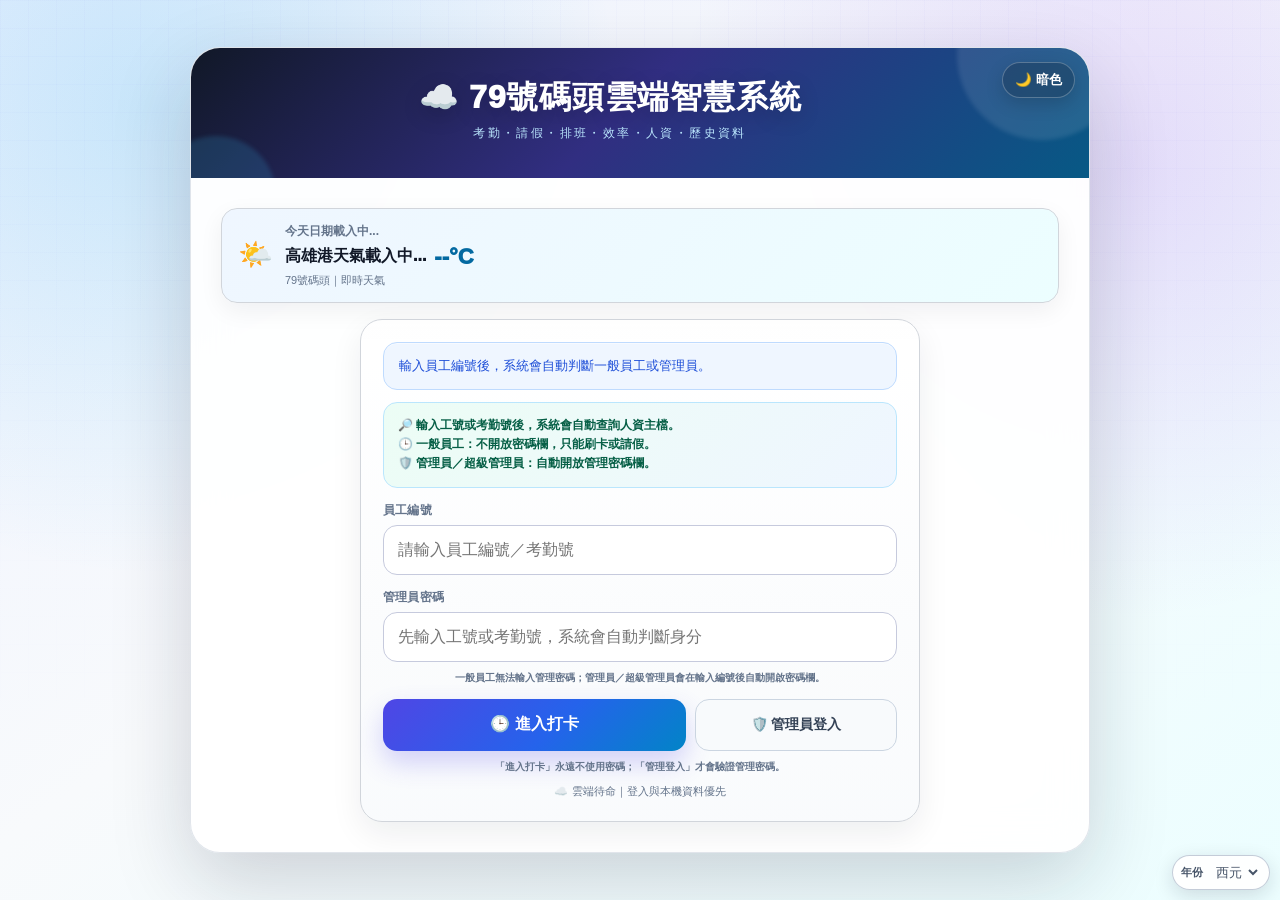
==== commit 4d16a953: "perf(home): defer nonessential network work during mobile login" ====
--- a/index.html
+++ b/index.html
@@ -566,7 +566,7 @@
     location.reload();
   }
 };
-refreshTodayWeather();
+setTimeout(()=>{if(!loginBusy)refreshTodayWeather()},3000);
 
 
 function initTheme(){const saved=localStorage.getItem('port79_theme')||'light';document.documentElement.setAttribute('data-theme',saved);updateThemeText()}
@@ -1180,7 +1180,7 @@
 
 // v10.19：頁面開啟後先用不碰 Sheet 的 pingPost 輕量喚醒 GAS runtime。
 // 這個請求不取鎖、不讀資料，目的只是降低手機第一次按管理登入遇到 Apps Script 冷啟動的機率。
-setTimeout(()=>{if(navigator.onLine!==false&&!loginBusy){fetchTimeout(GAS_URL,{method:'POST',headers:{'Content-Type':'application/x-www-form-urlencoded;charset=UTF-8'},body:'action=pingPost',cache:'no-store',redirect:'follow'},5000,'雲端預熱').catch(()=>{})}},350);
+setTimeout(()=>{if(navigator.onLine!==false&&!loginBusy&&!String($('account')?.value||'').trim()){fetchTimeout(GAS_URL,{method:'POST',headers:{'Content-Type':'application/x-www-form-urlencoded;charset=UTF-8'},body:'action=pingPost',cache:'no-store',redirect:'follow'},5000,'雲端預熱').catch(()=>{})}},2500);
 
 p79StartDeploymentStatusWatch();
 restore();
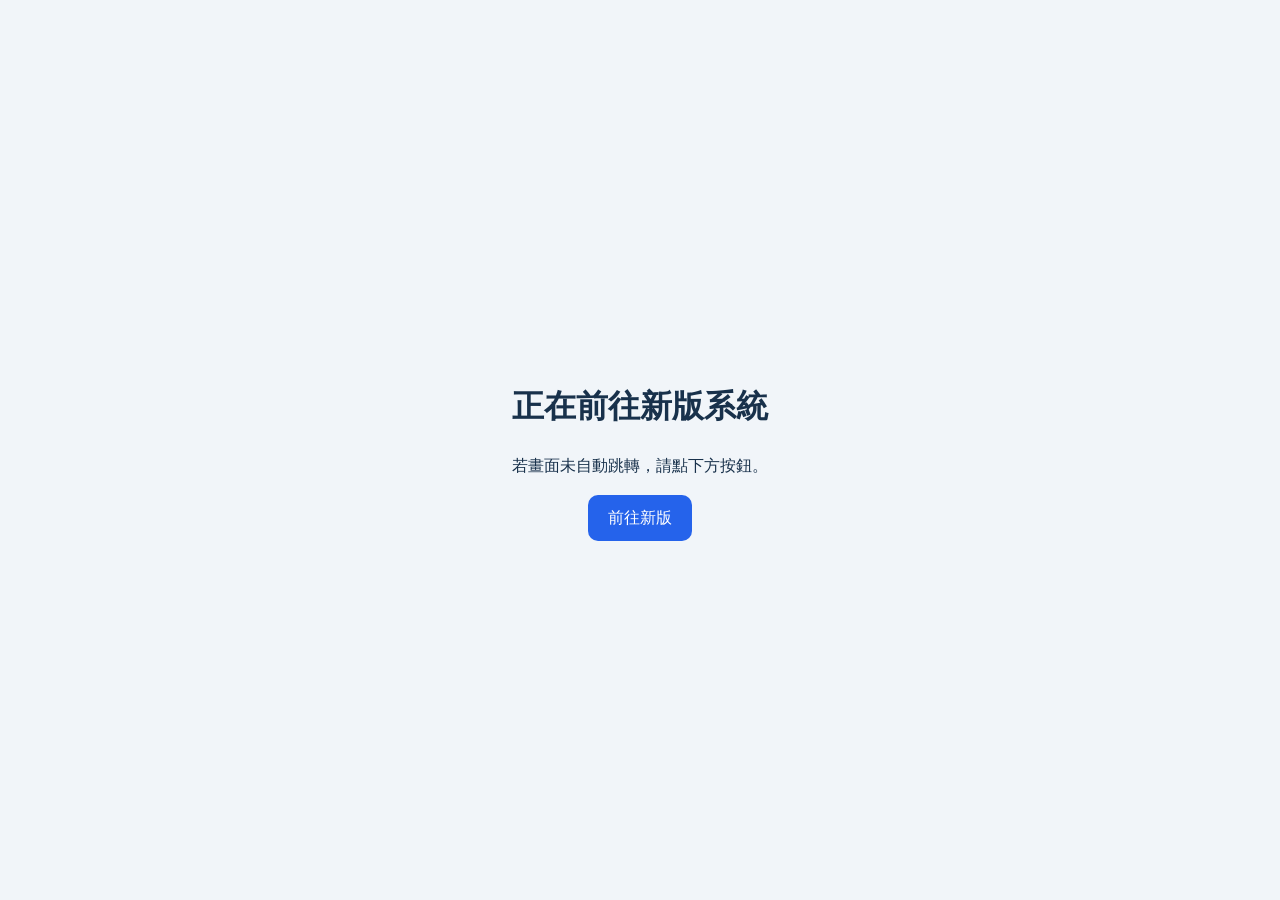
==== commit 52e552ca: "Merge 5c59e3f4515ee323cce048b6f00a28139b416b71 into 69d29e2b04c5d51344857ee7f9c40a914569cf5f" ====
--- a/index.html
+++ b/index.html
@@ -1,1352 +1,17 @@
-<!DOCTYPE html>
-<!-- PORT79 2026.10.08 HOME-MOBILE-PUNCH-FAST：手機打卡登入取消輸入時雲端預熱競爭；一般打卡改單一GET快速驗證；驗證後立即進考勤、快取背景寫；首頁天氣不再搶GPS。 -->
-<!-- PORT79 2026.10.07 HOME-ADMIN-LOGIN-FALLBACK：管理登入支援 verifyAdmin / verifyUser 雙路徑與平面/user 回傳格式。 -->
-<!-- PORT79 2026.10.07 HOME-HIDE-NO-PERMISSION：首頁所有 none 權限系統卡片直接隱藏；人資仍僅 manage 顯示。 -->
-<!-- PORT79 2026.10.06 HOME-SECOND-LOGIN-FIX：修正登出後第二次管理登入密碼欄無法重新啟用 -->
-<!-- PORT79 2026.10.03：首頁加入今日日期、即時溫度、天氣狀況與重新整理按鈕 -->
-<!-- PORT79 2026.10.03.11.30：超級管理員密碼登入後停留五大系統選擇，不自動跳入任一子系統 -->
-<html lang="zh-TW" data-theme="light">
-<head>
-<!-- PORT79 HOME 2026.10.06 FULL-PAGE-REFRESH：首頁「重新整理」改為整頁重新載入，不再只更新天氣。 -->
-<!-- PORT79 HOME 2026.10.06 DEPLOY-STATUS-FAILSAFE：部署狀態超過 10 分鐘或缺少有效 target_sha 時自動 fail-open，避免狀態檔卡住造成永久無法登入。 -->
-<!-- PORT79 HOME 2026.10.06 DEPLOY-STATUS：首頁加入系統更新狀態偵測；更新中暫停登入，完成後自動恢復；偵測失敗採 fail-open。 -->
-<!-- PORT79 2026-10-04 WORKHOURS-PERMISSION：工時統計改用獨立權限。 -->
-<!-- PORT79 2026-10-04 WORK-HOURS：首頁新增工時統計大項，權限沿用考勤。 -->
-<meta charset="UTF-8">
-<meta name="viewport" content="width=device-width, initial-scale=1.0, maximum-scale=1, viewport-fit=cover">
-<meta http-equiv="Cache-Control" content="no-cache, no-store, must-revalidate">
-<link rel="preconnect" href="https://script.google.com">
-<link rel="preconnect" href="https://script.googleusercontent.com">
-<meta http-equiv="Pragma" content="no-cache">
-<meta http-equiv="Expires" content="0">
-<title>79號碼頭雲端智慧系統｜七大系統入口</title>
-<style>
-*{box-sizing:border-box}
-:root{color-scheme:light;--page:#f3f4f6;--card:#fff;--text:#111827;--muted:#64748b;--head:#111827;--border:#d1d5db;--input:#fff;--panel:#f8fafc;--shadow:0 18px 45px rgba(0,0,0,.12)}
-html[data-theme="dark"]{color-scheme:dark;--page:#0b1120;--card:#111827;--text:#f8fafc;--muted:#94a3b8;--head:#020617;--border:#334155;--input:#0f172a;--panel:#0f172a;--shadow:0 18px 45px rgba(0,0,0,.3)}
-body{margin:0;min-height:100vh;font-family:"Microsoft JhengHei","Noto Sans TC",sans-serif;background:var(--page);color:var(--text);display:flex;align-items:center;justify-content:center;padding:18px}
-.card{width:100%;max-width:760px;background:var(--card);border-radius:22px;box-shadow:var(--shadow);overflow:hidden}
-.header{background:var(--head);color:#fff;padding:18px 70px 18px 20px;text-align:center;position:relative}.cloud-title{font-size:22px;font-weight:1000;letter-spacing:.04em;margin-bottom:5px}.cloud-sub{font-size:11px;color:#94a3b8;margin-bottom:5px}.version{font-size:13px;font-weight:800;letter-spacing:.04em;color:#e2e8f0}.theme{position:absolute;right:12px;top:10px;border:1px solid rgba(255,255,255,.3);background:rgba(255,255,255,.1);color:#fff;border-radius:999px;padding:8px 11px;font-weight:800;cursor:pointer}
-.body{padding:24px}.login-box{max-width:520px;margin:0 auto}.field{margin-bottom:14px}label{display:block;font-size:13px;font-weight:900;margin-bottom:6px}input{width:100%;padding:13px 14px;border:1px solid var(--border);border-radius:11px;background:var(--input);color:var(--text);font-size:16px;outline:none}.go{width:100%;padding:14px;border:0;border-radius:11px;background:#4f46e5;color:#fff;font-size:16px;font-weight:900;cursor:pointer}.go:disabled{opacity:.55;cursor:not-allowed}
-.status{margin:0 0 15px;padding:11px 13px;border-radius:11px;background:#eff6ff;border:1px solid #bfdbfe;color:#1d4ed8;font-size:13px;line-height:1.55;white-space:pre-line}.status.error{background:#fff1f2;border-color:#fecdd3;color:#be123c}.status.success{background:#ecfdf5;border-color:#a7f3d0;color:#047857}.status.warning{background:#fffbeb;border-color:#fde68a;color:#92400e}
-html[data-theme="dark"] .status{background:#172554;border-color:#1d4ed8;color:#bfdbfe}html[data-theme="dark"] .status.error{background:#3f0d18;border-color:#9f1239;color:#fecdd3}html[data-theme="dark"] .status.success{background:#052e24;border-color:#047857;color:#a7f3d0}html[data-theme="dark"] .status.warning{background:#422006;border-color:#a16207;color:#fde68a}
-.session{display:none;margin-bottom:16px;padding:13px 14px;border:1px solid var(--border);border-radius:12px;align-items:center;justify-content:space-between;gap:12px;background:var(--panel)}.session.show{display:flex}.session strong{font-size:15px}.session small{display:block;color:var(--muted);margin-top:3px}.logout{border:0;background:#e11d48;color:white;border-radius:9px;padding:9px 12px;font-weight:900;cursor:pointer;white-space:nowrap}
-.system-wrap{display:none}.system-wrap.show{display:block}.system-grid{display:grid;grid-template-columns:repeat(2,minmax(0,1fr));gap:11px}.system-card{position:relative;border:1px solid var(--border);border-radius:15px;background:var(--panel);color:var(--text);padding:17px 12px;text-align:left;cursor:pointer;min-height:118px;font:inherit;transition:.18s}.system-card:hover:not(:disabled){transform:translateY(-2px);border-color:#818cf8;box-shadow:0 8px 20px rgba(15,23,42,.12)}.system-card:disabled{opacity:.45;cursor:not-allowed;filter:grayscale(.3)}.system-card .icon{font-size:28px;display:block;margin-bottom:8px}.system-card .name{font-size:16px;font-weight:900;display:block}.system-card .desc{font-size:11px;color:var(--muted);display:block;margin-top:6px;line-height:1.5}.system-card.attendance{border-left:4px solid #4f46e5}.system-card.workhours{border-left:4px solid #2563eb}.system-card.leave{border-left:4px solid #059669}.system-card.schedule{border-left:4px solid #7c3aed}.system-card.efficiency{border-left:4px solid #d97706}.system-card.hr{border-left:4px solid #0f766e}.system-card.history{border-left:4px solid #334155}.badge{position:absolute;right:9px;top:9px;border-radius:999px;padding:3px 7px;font-size:9px;font-weight:900;background:#e2e8f0;color:#475569}html[data-theme="dark"] .badge{background:#334155;color:#cbd5e1}
-.note{margin-top:13px;color:var(--muted);font-size:11px;line-height:1.65;text-align:center}.employee-login-note{margin:-3px 0 14px;padding:10px 12px;border-radius:11px;background:#ecfdf5;border:1px solid #a7f3d0;color:#047857;font-size:12px;font-weight:800;line-height:1.6}html[data-theme="dark"] .employee-login-note{background:#052e24;border-color:#047857;color:#a7f3d0}
-@media(max-width:650px){body{padding:10px}.body{padding:18px 14px}.system-grid{grid-template-columns:1fr}.session{align-items:flex-start;flex-direction:column}.logout{width:100%}}
-
-
-  .system-version-footer{
-    margin-top:12px;
-    padding:0 6px 2px;
-    text-align:center;
-    color:var(--muted);
-    font-size:9px;
-    line-height:1.65;
-    font-weight:600;
-    letter-spacing:.01em;
-  }
-  .system-version-footer .version-sep{
-    display:inline-block;
-    margin:0 5px;
-    opacity:.45;
-  }
-  .system-version-footer .version-ok{color:#059669}
-  .system-version-footer .version-fail{color:#d97706}
-  [data-theme="dark"] .system-version-footer .version-ok{color:#6ee7b7}
-  [data-theme="dark"] .system-version-footer .version-fail{color:#fbbf24}
-
-
-  .login-action-grid{display:grid;grid-template-columns:1.35fr .9fr;gap:9px;margin-top:4px}
-  .punch-go{margin-top:0!important}
-  .manage-go{width:100%;border:1px solid #cbd5e1;border-radius:14px;padding:13px 12px;font-size:14px;font-weight:900;cursor:pointer;color:#334155;background:#f8fafc;transition:.18s ease}
-  .manage-go:hover{background:#eef2ff;border-color:#a5b4fc;color:#4338ca}
-  .manage-go:disabled,.go:disabled{opacity:.55;cursor:not-allowed}
-  .deploy-status-banner{display:none;margin:0 0 12px;padding:12px 14px;border-radius:14px;border:1px solid #f59e0b;background:linear-gradient(135deg,#fff7ed,#fffbeb);color:#92400e;box-shadow:0 8px 20px rgba(245,158,11,.10)}
-  .deploy-status-banner.show{display:block}
-  .deploy-status-title{font-size:14px;font-weight:1000;display:flex;align-items:center;gap:8px}
-  .deploy-status-sub{margin-top:4px;font-size:11px;font-weight:700;line-height:1.55;color:#a16207}
-  .deploy-status-meta{margin-top:5px;font-size:10px;color:#b45309}
-  html[data-theme="dark"] .deploy-status-banner{background:linear-gradient(135deg,#451a03,#422006);border-color:#92400e;color:#fde68a}
-  html[data-theme="dark"] .deploy-status-sub,html[data-theme="dark"] .deploy-status-meta{color:#fbbf24}
-  .login-action-help{text-align:center;margin-top:8px;color:var(--muted);font-size:10px;font-weight:700;line-height:1.5}
-  [data-theme="dark"] .manage-go{background:#1e293b;border-color:#475569;color:#e2e8f0}
-  @media(max-width:520px){.login-action-grid{grid-template-columns:1fr}.manage-go,.punch-go{min-height:52px;font-size:15px}}
-
-
-.weather-strip{
-  margin:0 0 16px;
-  padding:14px 16px;
-  border:1px solid var(--border);
-  border-radius:16px;
-  background:linear-gradient(135deg,#eff6ff,#ecfeff);
-  display:flex;
-  align-items:center;
-  justify-content:space-between;
-  gap:14px;
-  box-shadow:0 8px 24px rgba(15,23,42,.06);
-}
-html[data-theme="dark"] .weather-strip{
-  background:linear-gradient(135deg,#172554,#0f172a);
-  border-color:#334155;
-}
-.weather-main{display:flex;align-items:center;gap:12px;min-width:0}
-.weather-icon{font-size:28px;line-height:1}
-.weather-info{min-width:0}
-.weather-date{font-size:12px;color:var(--muted);font-weight:800;margin-bottom:4px}
-.weather-line{font-size:16px;font-weight:1000;color:var(--text);display:flex;align-items:center;gap:8px;flex-wrap:wrap}
-.weather-temp{font-size:22px;color:#0369a1}
-html[data-theme="dark"] .weather-temp{color:#7dd3fc}
-.weather-sub{font-size:11px;color:var(--muted);margin-top:3px}
-.weather-refresh{
-  flex:0 0 auto;
-  border:0;
-  border-radius:12px;
-  padding:10px 13px;
-  font-weight:900;
-  cursor:pointer;
-  background:#0ea5e9;
-  color:#fff;
-  box-shadow:0 8px 18px rgba(14,165,233,.22);
-}
-.weather-refresh:hover{background:#0284c7}
-.weather-refresh:disabled{opacity:.55;cursor:not-allowed}
-@media(max-width:520px){
-  .weather-strip{align-items:flex-start;padding:12px}
-  .weather-main{align-items:flex-start}
-  .weather-temp{font-size:20px}
-  .weather-refresh{padding:9px 10px;font-size:12px}
-}
-
-</style>
-
-<style id="port79-ui-polish-v20260925-4">
-  :root{
-    --p79-accent:#4f46e5;--p79-accent2:#0ea5e9;--p79-glow:rgba(79,70,229,.18);
-  }
-  body{
-    position:relative;isolation:isolate;
-    background:
-      radial-gradient(circle at 12% 12%,rgba(14,165,233,.18),transparent 34%),
-      radial-gradient(circle at 88% 18%,rgba(124,58,237,.16),transparent 34%),
-      linear-gradient(145deg,#eef2ff 0%,#f8fafc 47%,#ecfeff 100%) !important;
-    padding:max(18px,env(safe-area-inset-top)) max(14px,env(safe-area-inset-right)) max(18px,env(safe-area-inset-bottom)) max(14px,env(safe-area-inset-left));
-  }
-  body::before{content:"";position:fixed;inset:0;z-index:-1;pointer-events:none;background-image:linear-gradient(rgba(99,102,241,.035) 1px,transparent 1px),linear-gradient(90deg,rgba(99,102,241,.035) 1px,transparent 1px);background-size:28px 28px;mask-image:linear-gradient(to bottom,rgba(0,0,0,.65),transparent 85%)}
-  html[data-theme="dark"] body{background:radial-gradient(circle at 12% 12%,rgba(14,165,233,.14),transparent 34%),radial-gradient(circle at 88% 18%,rgba(124,58,237,.16),transparent 34%),linear-gradient(145deg,#020617,#0f172a 55%,#082f49) !important}
-  .card{max-width:900px;border:1px solid rgba(148,163,184,.28);border-radius:30px;box-shadow:0 28px 80px rgba(15,23,42,.18);background:color-mix(in srgb,var(--card) 94%,transparent);backdrop-filter:blur(18px);-webkit-backdrop-filter:blur(18px)}
-  .header{overflow:hidden;padding:30px 84px 26px 24px;background:linear-gradient(135deg,#111827 0%,#312e81 48%,#075985 100%)}
-  .header::before,.header::after{content:"";position:absolute;border-radius:999px;pointer-events:none;filter:blur(2px)}
-  .header::before{width:170px;height:170px;right:-38px;top:-78px;background:rgba(255,255,255,.10)}
-  .header::after{width:120px;height:120px;left:-35px;bottom:-78px;background:rgba(56,189,248,.16)}
-  .cloud-title{font-size:clamp(24px,4.5vw,32px);letter-spacing:.025em;line-height:1.2;text-shadow:0 6px 22px rgba(0,0,0,.18)}
-  .cloud-sub{font-size:12px;letter-spacing:.20em;color:#bae6fd;margin-top:8px;margin-bottom:10px}
-  .version{display:inline-flex;align-items:center;justify-content:center;padding:5px 10px;border:1px solid rgba(255,255,255,.22);border-radius:999px;background:rgba(255,255,255,.10);font-size:11px;color:#e0f2fe}
-  .theme{z-index:2;top:14px;right:14px;padding:8px 12px;background:rgba(15,23,42,.26);border-color:rgba(255,255,255,.25);box-shadow:0 6px 18px rgba(0,0,0,.16);transition:.18s ease}
-  .theme:hover{transform:translateY(-1px);background:rgba(255,255,255,.16)}
-  .body{padding:30px}
-  .login-box{max-width:560px;padding:22px;border:1px solid var(--border);border-radius:22px;background:linear-gradient(180deg,color-mix(in srgb,var(--card) 97%,transparent),color-mix(in srgb,var(--panel) 88%,transparent));box-shadow:0 12px 32px rgba(15,23,42,.07)}
-  .status{border-radius:14px;padding:13px 15px;box-shadow:inset 0 1px 0 rgba(255,255,255,.45)}
-  .employee-login-note{border-radius:14px;padding:13px 14px;background:linear-gradient(135deg,#ecfdf5,#eff6ff);border-color:#bae6fd;color:#065f46}
-  html[data-theme="dark"] .employee-login-note{background:linear-gradient(135deg,#052e24,#172554);border-color:#164e63;color:#a7f3d0}
-  .field label{font-size:12px;letter-spacing:.02em;color:var(--muted)}
-  input{min-height:50px;border-radius:14px;border:1px solid color-mix(in srgb,var(--border) 90%,#6366f1);transition:border-color .15s,box-shadow .15s,transform .15s}
-  input:focus{border-color:#6366f1;box-shadow:0 0 0 4px rgba(99,102,241,.12)}
-  .go{min-height:52px;border-radius:14px;background:linear-gradient(135deg,#4f46e5,#2563eb 56%,#0284c7);box-shadow:0 12px 26px rgba(79,70,229,.24);transition:.18s ease}
-  .go:hover:not(:disabled){transform:translateY(-1px);box-shadow:0 16px 32px rgba(79,70,229,.30)}
-  .session{border-radius:16px;background:linear-gradient(135deg,color-mix(in srgb,var(--panel) 88%,#eef2ff),var(--panel));box-shadow:0 8px 24px rgba(15,23,42,.06)}
-  .logout{border-radius:11px;box-shadow:0 8px 18px rgba(225,29,72,.18)}
-  .system-grid{gap:16px}
-  .system-card{overflow:hidden;min-height:145px;padding:20px 18px 18px;border:1px solid var(--border)!important;border-left:1px solid var(--border)!important;border-radius:20px;background:linear-gradient(145deg,var(--card),var(--panel));box-shadow:0 10px 28px rgba(15,23,42,.07);transition:transform .18s ease,box-shadow .18s ease,border-color .18s ease}
-  .system-card::after{content:"→";position:absolute;right:16px;bottom:14px;font-size:20px;font-weight:900;color:var(--muted);opacity:.5;transition:.18s}
-  .system-card:hover:not(:disabled){transform:translateY(-4px);box-shadow:0 18px 34px rgba(15,23,42,.13)}
-  .system-card:hover:not(:disabled)::after{transform:translateX(3px);opacity:.9}
-  .system-card .icon{display:grid;place-items:center;width:50px;height:50px;border-radius:16px;margin-bottom:13px;font-size:25px;box-shadow:inset 0 1px 0 rgba(255,255,255,.7)}
-  .system-card.attendance .icon{background:#eef2ff;color:#4338ca}.system-card.leave .icon{background:#ecfdf5;color:#047857}.system-card.schedule .icon{background:#f5f3ff;color:#6d28d9}.system-card.efficiency .icon{background:#fff7ed;color:#c2410c}.system-card.hr .icon{background:#f0fdfa;color:#0f766e}.system-card.history .icon{background:#f1f5f9;color:#334155}
-  .system-card .name{font-size:17px;letter-spacing:.015em}.system-card .desc{font-size:12px;max-width:85%}
-  .system-card.attendance:hover{border-color:#a5b4fc!important}.system-card.leave:hover{border-color:#6ee7b7!important}.system-card.schedule:hover{border-color:#c4b5fd!important}.system-card.efficiency:hover{border-color:#fdba74!important}.system-card.hr:hover{border-color:#5eead4!important}.system-card.history:hover{border-color:#94a3b8!important}
-  .badge{top:12px;right:12px;padding:4px 8px;background:color-mix(in srgb,var(--panel) 78%,#e2e8f0);border:1px solid var(--border)}
-  .note{margin-top:18px;padding-top:14px;border-top:1px dashed var(--border)}
-  @media(max-width:650px){.card{border-radius:22px}.header{padding:26px 68px 22px 18px}.cloud-title{font-size:22px}.body{padding:16px}.login-box{padding:16px}.system-grid{gap:11px}.system-card{min-height:126px;padding:16px}.system-card .icon{width:44px;height:44px;border-radius:14px}.system-card .desc{max-width:90%}}
-</style>
-
-
-<style id="port79-five-system-home-layout-v20260927-2">
-@media(min-width:651px){
-}
-
-</style>
-
-
-<style id="port79-calendar-mode-style">
-#port79CalendarModeBox{position:fixed;right:10px;bottom:10px;z-index:99998;display:flex;align-items:center;gap:6px;padding:6px 8px;border-radius:999px;background:rgba(255,255,255,.94);border:1px solid rgba(148,163,184,.55);box-shadow:0 6px 20px rgba(15,23,42,.14);backdrop-filter:blur(8px);font:700 11px/1.2 system-ui,-apple-system,"Noto Sans TC",sans-serif;color:#475569}
-#port79CalendarModeBox select{border:0;background:transparent;color:inherit;font:800 11px/1.2 inherit;outline:none;cursor:pointer;padding:2px 3px}
-html.dark #port79CalendarModeBox,html[data-theme="dark"] #port79CalendarModeBox{background:rgba(15,23,42,.94);border-color:#475569;color:#e2e8f0}
-@media(max-width:640px){#port79CalendarModeBox{right:6px;bottom:6px;padding:5px 6px;font-size:10px}#port79CalendarModeBox select{font-size:10px}}
-</style>
-
-<!-- PORT79 v2026.09.29.10.19 MOBILE-ADMIN-LOGIN-WARM-CACHE -->
-
-<script src="./assets/port79-data-cache.js"></script>
-<script src="./assets/port79-ui-trim.js"></script>
-
-<style id="p79-login-numeric-keypad-style">
-#account[readonly],#password[readonly]{cursor:pointer;caret-color:transparent;user-select:none;-webkit-user-select:none}
-.p79-login-keypad{margin:12px 0 14px;padding:14px;border:1px solid #dbe3ee;border-radius:16px;background:#f8fafc;box-shadow:0 8px 24px rgba(15,23,42,.06)}
-.p79-keypad-title{display:flex;align-items:flex-end;justify-content:space-between;gap:10px;margin-bottom:10px;font-weight:800;color:#0f172a}.p79-keypad-title small{font-size:10px;font-weight:600;color:#64748b;text-align:right}
-.p79-keypad-grid{display:grid;grid-template-columns:repeat(3,1fr);gap:9px}.p79-keypad-grid button,.p79-keypad-confirm{min-height:52px;border:1px solid #cbd5e1;border-radius:12px;background:#fff;color:#0f172a;font-size:22px;font-weight:800;box-shadow:0 2px 5px rgba(15,23,42,.05);touch-action:manipulation}.p79-keypad-grid button:active,.p79-keypad-confirm:active{transform:scale(.98)}
-.p79-keypad-grid .p79-keypad-action{font-size:16px;background:#eef2f7}.p79-keypad-confirm{width:100%;margin-top:9px;background:#0f766e;color:#fff;border-color:#0f766e;font-size:16px}
-#account.p79-keypad-active,#password.p79-keypad-active{outline:3px solid rgba(13,148,136,.18);border-color:#0f766e!important}
-html[data-theme="dark"] .p79-login-keypad{background:#0f172a;border-color:#334155}html[data-theme="dark"] .p79-keypad-title{color:#e2e8f0}html[data-theme="dark"] .p79-keypad-title small{color:#94a3b8}html[data-theme="dark"] .p79-keypad-grid button{background:#1e293b;color:#f8fafc;border-color:#475569}html[data-theme="dark"] .p79-keypad-grid .p79-keypad-action{background:#334155}
-@media(max-width:520px){.p79-login-keypad{padding:11px}.p79-keypad-grid{gap:7px}.p79-keypad-grid button,.p79-keypad-confirm{min-height:50px}}
-</style>
-
-<style id="p79-home-mobile-true-fullscreen-v20261007">
-@media (max-width:650px){
-  html,body{
-    width:100%!important;
-    max-width:100%!important;
-    min-height:100dvh!important;
-    margin:0!important;
-    padding:0!important;
-    overflow-x:hidden!important;
-  }
-  body{
-    display:block!important;
-    padding-top:env(safe-area-inset-top)!important;
-    padding-right:env(safe-area-inset-right)!important;
-    padding-bottom:env(safe-area-inset-bottom)!important;
-    padding-left:env(safe-area-inset-left)!important;
-  }
-  .card{
-    width:100vw!important;
-    max-width:100vw!important;
-    min-height:calc(100dvh - env(safe-area-inset-top) - env(safe-area-inset-bottom))!important;
-    margin:0!important;
-    border-radius:0!important;
-    border-left:0!important;
-    border-right:0!important;
-    box-shadow:none!important;
-  }
-  .header{
-    width:100%!important;
-    margin:0!important;
-    border-radius:0!important;
-    padding-left:16px!important;
-    padding-right:72px!important;
-  }
-  .body{
-    width:100%!important;
-    max-width:none!important;
-    margin:0!important;
-    padding:16px 12px 24px!important;
-  }
-  .login-box{
-    width:100%!important;
-    max-width:none!important;
-    margin:0!important;
-  }
-  .weather-strip,
-  .status,
-  .employee-login-note,
-  .p79-login-keypad,
-  .session,
-  .system-wrap{
-    width:100%!important;
-    max-width:none!important;
-    box-sizing:border-box!important;
-  }
-  .p79-login-keypad{margin-left:0!important;margin-right:0!important}
-  #account,#password,.field input{
-    width:100%!important;
-    max-width:none!important;
-    box-sizing:border-box!important;
-  }
-  .p79-keypad-grid{
-    width:100%!important;
-    grid-template-columns:repeat(3,minmax(0,1fr))!important;
-  }
-  .p79-keypad-grid button,.p79-keypad-confirm{
-    width:100%!important;
-    min-width:0!important;
-  }
-}
-</style>
-</head>
-<body>
-<!-- v2026.09.27.7.8：五大系統入口 SSO 快速交接版；入口驗證一次後完整傳送 Token／角色／工號／姓名／GAS URL。 -->
-<!-- v2026.09.28.9.2：不新增檔案；加密員工資料保留 30 天，24 小時後改為待雲端驗證，不阻擋離線打卡；背景每 5 分鐘確認。 -->
-<div class="card">
-  <div class="header">
-    <button id="themeToggle" class="theme" type="button">🌙 暗色</button>
-    <div class="cloud-title">☁️ 79號碼頭雲端智慧系統</div>
-    <div class="cloud-sub">考勤・請假・排班・效率・人資・歷史資料</div>
-  </div>
-  <div class="body">
-
-
-    <div id="todayWeather" class="weather-strip" aria-live="polite">
-      <div class="weather-main">
-        <div id="weatherIcon" class="weather-icon" aria-hidden="true">🌤️</div>
-        <div class="weather-info">
-          <div id="weatherDate" class="weather-date">今天日期載入中...</div>
-          <div class="weather-line">
-            <span id="weatherText">高雄港天氣載入中...</span>
-            <span id="weatherTemp" class="weather-temp">--°C</span>
-          </div>
-          <div id="weatherSub" class="weather-sub">79號碼頭｜即時天氣</div>
-        </div>
-      </div>
-      <button id="weatherRefreshBtn" class="weather-refresh" type="button" title="重新整理整個首頁" aria-label="重新整理整個首頁">↻ 重新整理</button>
-    </div>
-
-    <div id="sessionBar" class="session">
-      <div><strong id="sessionTitle"></strong><small id="sessionMeta"></small></div>
-      <button id="logoutBtn" class="logout" type="button">登出</button>
-    </div>
-
-    <div id="loginBox" class="login-box">
-      <div id="deployStatusBanner" class="deploy-status-banner" role="status" aria-live="polite">
-        <div class="deploy-status-title">🛠️ <span id="deployStatusTitle">系統更新中</span></div>
-        <div id="deployStatusSub" class="deploy-status-sub">GitHub Pages 正在部署最新版本，更新期間暫停登入，完成後會自動恢復。</div>
-        <div id="deployStatusMeta" class="deploy-status-meta"></div>
-      </div>
-      <div id="status" class="status">輸入員工編號後，系統會自動判斷一般員工或管理員。</div>
-      <div class="employee-login-note">🔎 輸入工號或考勤號後，系統會自動查詢人資主檔。<br>🕒 一般員工：不開放密碼欄，只能刷卡或請假。<br>🛡️ 管理員／超級管理員：自動開放管理密碼欄。</div>
-      <div class="field"><label for="account">員工編號</label><input id="account" type="text" autocomplete="off" autocorrect="off" autocapitalize="none" spellcheck="false" placeholder="請輸入員工編號／考勤號"></div>
-      <div class="field" id="adminPasswordField"><label for="password">管理員密碼</label><input id="password" type="password" autocomplete="off" autocorrect="off" autocapitalize="none" spellcheck="false" placeholder="先輸入員工編號，管理員才會開放密碼" disabled><div class="login-action-help">一般員工無法輸入管理密碼；管理員／超級管理員會在輸入編號後自動開啟密碼欄。</div></div>
-      <div id="p79LoginKeypad" class="p79-login-keypad" aria-label="登入數字盤" hidden>
-        <div class="p79-keypad-title"><span id="p79KeypadTargetLabel">員工編號</span><small>請用數字盤輸入，不會叫出系統鍵盤</small></div>
-        <div class="p79-keypad-grid">
-          <button type="button" data-p79-key="1">1</button><button type="button" data-p79-key="2">2</button><button type="button" data-p79-key="3">3</button>
-          <button type="button" data-p79-key="4">4</button><button type="button" data-p79-key="5">5</button><button type="button" data-p79-key="6">6</button>
-          <button type="button" data-p79-key="7">7</button><button type="button" data-p79-key="8">8</button><button type="button" data-p79-key="9">9</button>
-          <button type="button" class="p79-keypad-action" data-p79-key="clear">清除</button><button type="button" data-p79-key="0">0</button><button type="button" class="p79-keypad-action" data-p79-key="backspace">⌫</button>
-        </div>
-        <button type="button" id="p79KeypadConfirm" class="p79-keypad-confirm">確認</button>
-      </div>
-      <div class="login-action-grid"><button id="punchLoginBtn" class="go punch-go" type="button">🕒 進入打卡</button><button id="manageLoginBtn" class="manage-go" type="button">🛡️ 管理登入</button></div><div class="login-action-help">「進入打卡」永遠不使用密碼；「管理登入」才會驗證管理密碼。</div>
-      <div id="cloudProbe" style="margin-top:10px;font-size:11px;color:var(--muted);text-align:center">☁️ 雲端待命｜登入與本機資料優先</div>
-    </div>
-
-    <div id="systems" class="system-wrap">
-      <div class="system-grid">
-        <button id="cardAttendance" class="system-card attendance" type="button" onclick="launchSystem('attendance')"><span class="icon">🕒</span><span class="name">考勤系統</span><span class="desc">上下班打卡、考勤紀錄與管理</span><span class="badge"></span></button>
-        <button id="cardWorkhours" class="system-card workhours" type="button" onclick="launchSystem('workhours')"><span class="icon">📊</span><span class="name">工時統計</span><span class="desc">出勤天數、加班時數與月結統計</span><span class="badge"></span></button>
-        <button id="cardLeave" class="system-card leave" type="button" onclick="launchSystem('leave')"><span class="icon">📝</span><span class="name">請假系統</span><span class="desc">請假申請、年假剩餘天數、我的請假與審核</span><span class="badge"></span></button>
-        <button id="cardSchedule" class="system-card schedule" type="button" onclick="launchSystem('schedule')"><span class="icon">🗓️</span><span class="name">排班系統</span><span class="desc">班表查看與排班管理</span><span class="badge"></span></button>
-        <button id="cardEfficiency" class="system-card efficiency" type="button" onclick="launchSystem('efficiency')"><span class="icon">📊</span><span class="name">效率系統</span><span class="desc">船舶、AQC、月報與效率資料</span><span class="badge"></span></button>
-        <button id="cardHr" class="system-card hr" type="button" onclick="launchSystem('hr')"><span class="icon">👥</span><span class="name">人資管理系統</span><span class="desc">唯一人員主檔、部門職務、特休、裝置綁定與五大系統權限</span><span class="badge"></span></button>
-        <button id="cardHistory" class="system-card history" type="button" onclick="location.href='./history-data/'"><span class="icon">🗄️</span><span class="name">歷史資料中心</span><span class="desc">集中查詢考勤、排班、船舶歷史月份；讀過的月份保存在本機</span><span class="badge">歷史</span></button>
-      </div>
-      <div class="note">所有系統的人員資料與權限統一由「人資管理系統」維護；歷史月份集中由「歷史資料中心」查詢，避免平常切換系統重複下載大量舊資料。</div>
-
-      <div class="system-version-footer" aria-label="系統版本資訊">
-        <span>主頁 v2026.10.07.18.30</span>
-        <span class="version-sep">•</span>
-        <span id="attendanceVersionFooter">考勤：讀取中...</span>
-        <span class="version-sep">•</span>
-        <span id="leaveVersionFooter">請假：讀取中...</span>
-        <span class="version-sep">•</span>
-        <span id="scheduleVersionFooter">排班：讀取中...</span>
-        <span class="version-sep">•</span>
-        <span id="efficiencyVersionFooter">效率：讀取中...</span>
-        <span class="version-sep">•</span>
-        <span id="hrVersionFooter">人資：讀取中...</span>
-        <span id="versionCheckTime"></span>
-      </div>
-    </div>
-  </div>
-</div>
+<!doctype html>
+<html lang="zh-Hant"><head><meta charset="utf-8"><meta name="viewport" content="width=device-width,initial-scale=1"><meta name="referrer" content="no-referrer"><title>前往新版79號碼頭系統</title>
+<link rel="canonical" href="https://kuo-code-tw.github.io/smart-punch/">
 <script>
-const BUILD_VERSION='20261008.6.0.21';;;;;
-const GAS_URL='https://script.google.com/macros/s/AKfycbxbS8GGm19JZQG_7Y2c6bTFY_SK5qg9gkvygKEJ1_zw-0Rlryd3-hEZ7sDvjRpFogt4HA/exec';
-const SYSTEM_BASE_PATHS={attendance:'./attendance/',workhours:'./work-hours/',leave:'./leave/',schedule:'./schedule/',efficiency:'./aqc-efficiency/',hr:'./hr/'};
-const PATHS={attendance:'./attendance/?v='+BUILD_VERSION,workhours:'./work-hours/?v='+BUILD_VERSION,leave:'./leave/?v='+BUILD_VERSION,schedule:'./schedule/?v='+BUILD_VERSION,efficiency:'./aqc-efficiency/?v='+BUILD_VERSION,hr:'./hr/?v='+BUILD_VERSION};
-const SYSTEM_VERSIONS={attendance:'',leave:'',schedule:'',efficiency:'',hr:''};
-const SYSTEM_KEYS=['attendance','workhours','leave','schedule','efficiency','hr'];
-let currentSession=null, loginBusy=false;
-const $=id=>document.getElementById(id);
-
-const PORT79_DEPLOY_STATUS_URL='https://raw.githubusercontent.com/kuoyalun/smart-punch/deploy-status/deploy-status.json';
-const PORT79_DEPLOY_POLL_MS=12000;
-const PORT79_DEPLOY_MAX_LOCK_MS=10*60*1000;
-let port79DeploymentUpdating=false;
-let port79DeploymentLastState='normal';
-let port79DeploymentTimer=null;
-
-function p79SetDeploymentUi(updating,payload={}){
-  port79DeploymentUpdating=!!updating;
-  const banner=$('deployStatusBanner');
-  const title=$('deployStatusTitle');
-  const sub=$('deployStatusSub');
-  const meta=$('deployStatusMeta');
-  const punch=$('punchLoginBtn');
-  const manage=$('manageLoginBtn');
-  const account=$('account');
-  const password=$('password');
-
-  if(updating){
-    banner?.classList.add('show');
-    if(title)title.textContent=String(payload.message||'系統更新中');
-    if(sub)sub.textContent='GitHub Pages 正在部署最新版本，更新期間暫停登入；部署完成後本頁會自動恢復。';
-    if(meta){
-      const started=payload.started_at?String(payload.started_at):'';
-      meta.textContent=started?('開始時間：'+started+'｜每 12 秒自動檢查一次'):'每 12 秒自動檢查一次';
-    }
-    if(account)account.disabled=true;
-    if(password)password.disabled=true;
-    if(punch){punch.disabled=true;punch.textContent='🛠️ 系統更新中'}
-    if(manage){manage.disabled=true;manage.textContent='🛠️ 系統更新中'}
-    if($('status')){
-      $('status').className='status warning';
-      $('status').textContent='🛠️ 系統正在更新，登入暫停；完成後會自動恢復，不需要重新整理。';
-    }
-  }else{
-    banner?.classList.remove('show');
-    if(account)account.disabled=false;
-
-    // 只有不是正在登入時才恢復按鈕，避免蓋掉真正的登入中 disabled 狀態。
-    if(!loginBusy){
-      if(punch){punch.disabled=false;punch.textContent='🕒 進入打卡'}
-      if(manage){manage.disabled=false;manage.textContent='🛡️ 管理員登入'}
-    }
-
-    // 密碼欄仍由身分判斷控制，不直接強制開啟。
-    if(password){
-      const accountValue=String(account?.value||'').trim();
-      if(!accountValue){
-        password.disabled=true;
-        password.placeholder='先輸入工號或考勤號，系統會自動判斷身分';
-      }else{
-        try{scheduleIdentityLookup()}catch(e){}
-      }
-    }
-
-    if(port79DeploymentLastState==='updating'&&$('status')&&!currentSession){
-      $('status').className='status ok';
-      $('status').textContent='✅ 系統更新完成，現在可以登入。';
-    }
-  }
-}
-
-async function p79CheckDeploymentStatus(){
-  try{
-    const res=await fetch(PORT79_DEPLOY_STATUS_URL+'?t='+Date.now(),{
-      method:'GET',
-      cache:'no-store',
-      mode:'cors'
-    });
-    if(!res.ok)throw new Error('HTTP '+res.status);
-    const data=await res.json();
-    const state=String(data?.status||'normal').toLowerCase();
-    let updating=state==='updating'||state==='deploying'||state==='maintenance';
-
-    // FAILSAFE：狀態檔不完整或更新鎖超過 10 分鐘，不得永久封鎖登入。
-    if(updating){
-      const targetSha=String(data?.target_sha||'').trim();
-      const rawStarted=String(data?.started_at||'').trim();
-      const parsedStarted=Date.parse(rawStarted);
-      const lockExpired=Number.isFinite(parsedStarted) && (Date.now()-parsedStarted)>PORT79_DEPLOY_MAX_LOCK_MS;
-      const invalidLock=!targetSha || lockExpired;
-      if(invalidLock){
-        console.warn('部署狀態鎖已過期/不完整，採 fail-open：',data);
-        updating=false;
-      }
-    }
-
-    p79SetDeploymentUi(updating,data||{});
-    port79DeploymentLastState=updating?'updating':'normal';
-    return {ok:true,updating,data};
-  }catch(e){
-    // fail-open：狀態檢查失敗不能讓所有人無法打卡/登入。
-    console.warn('部署狀態檢查失敗，採 fail-open：',e);
-    p79SetDeploymentUi(false,{});
-    port79DeploymentLastState='unknown';
-    return {ok:false,updating:false,error:String(e?.message||e)};
-  }
-}
-
-function p79StartDeploymentStatusWatch(){
-  if(port79DeploymentTimer)clearInterval(port79DeploymentTimer);
-  p79CheckDeploymentStatus();
-  port79DeploymentTimer=setInterval(p79CheckDeploymentStatus,PORT79_DEPLOY_POLL_MS);
-}
-
-const PORT79_WEATHER={
-  // 高雄港／79號碼頭附近；若瀏覽器允許定位會自動改用目前位置。
-  fallbackLat:22.612,
-  fallbackLon:120.285,
-  timezone:'Asia/Taipei'
-};
-
-function weatherCodeInfo(code){
-  const map={
-    0:['☀️','晴朗'],1:['🌤️','大致晴朗'],2:['⛅','局部多雲'],3:['☁️','陰天'],
-    45:['🌫️','有霧'],48:['🌫️','霧淞'],
-    51:['🌦️','毛毛雨'],53:['🌦️','毛毛雨'],55:['🌧️','較強毛毛雨'],
-    61:['🌧️','小雨'],63:['🌧️','中雨'],65:['🌧️','大雨'],
-    66:['🌧️','凍雨'],67:['🌧️','強凍雨'],
-    71:['🌨️','小雪'],73:['🌨️','中雪'],75:['🌨️','大雪'],77:['🌨️','雪粒'],
-    80:['🌦️','陣雨'],81:['🌧️','陣雨'],82:['⛈️','強陣雨'],
-    85:['🌨️','陣雪'],86:['🌨️','強陣雪'],
-    95:['⛈️','雷雨'],96:['⛈️','雷雨伴冰雹'],99:['⛈️','強雷雨伴冰雹']
-  };
-  return map[Number(code)]||['🌤️','天氣狀況'];
-}
-
-function formatTodayDate(){
-  return new Intl.DateTimeFormat('zh-TW',{
-    timeZone:'Asia/Taipei',
-    year:'numeric',month:'long',day:'numeric',weekday:'short'
-  }).format(new Date());
-}
-
-function getWeatherCoords(){
-  // 首頁天氣只顯示高雄港／79號碼頭天氣，不應搶先要求手機 GPS 權限。
-  // 真正打卡定位只在考勤頁按下打卡時取得。
-  return Promise.resolve({
-    lat:PORT79_WEATHER.fallbackLat,
-    lon:PORT79_WEATHER.fallbackLon,
-    label:'高雄港79號碼頭'
-  });
-}
-
-async function refreshTodayWeather(){
-  const btn=$('weatherRefreshBtn');
-  const dateEl=$('weatherDate'),textEl=$('weatherText'),tempEl=$('weatherTemp'),subEl=$('weatherSub'),iconEl=$('weatherIcon');
-  if(!dateEl||!textEl||!tempEl||!subEl||!iconEl)return;
-
-  dateEl.textContent='今天｜'+formatTodayDate();
-  if(btn){btn.disabled=true;btn.textContent='↻ 更新中...'}
-  textEl.textContent='正在取得天氣...';
-  tempEl.textContent='--°C';
-
-  try{
-    const loc=await getWeatherCoords();
-    const url='https://api.open-meteo.com/v1/forecast'
-      +'?latitude='+encodeURIComponent(loc.lat)
-      +'&longitude='+encodeURIComponent(loc.lon)
-      +'&current=temperature_2m,apparent_temperature,weather_code'
-      +'&timezone='+encodeURIComponent(PORT79_WEATHER.timezone);
-
-    const res=await fetch(url,{cache:'no-store'});
-    if(!res.ok)throw new Error('HTTP '+res.status);
-    const data=await res.json();
-    const current=data&&data.current?data.current:{};
-    const temp=Number(current.temperature_2m);
-    const feel=Number(current.apparent_temperature);
-    const [icon,label]=weatherCodeInfo(current.weather_code);
-
-    iconEl.textContent=icon;
-    textEl.textContent=label;
-    tempEl.textContent=Number.isFinite(temp)?temp.toFixed(1)+'°C':'--°C';
-    subEl.textContent=(loc.label||'高雄港79號碼頭')
-      +(Number.isFinite(feel)?'｜體感 '+feel.toFixed(1)+'°C':'')
-      +'｜更新 '+new Intl.DateTimeFormat('zh-TW',{hour:'2-digit',minute:'2-digit',hour12:false,timeZone:'Asia/Taipei'}).format(new Date());
-  }catch(e){
-    console.warn('今日天氣讀取失敗：',e);
-    iconEl.textContent='🌤️';
-    textEl.textContent='天氣暫時無法取得';
-    subEl.textContent='天氣資料稍後會隨整頁重新整理一併更新';
-  }finally{
-    if(btn){btn.disabled=false;btn.textContent='↻ 重新整理'}
-  }
-}
-
-if($('weatherRefreshBtn'))$('weatherRefreshBtn').onclick=()=>{
-  const btn=$('weatherRefreshBtn');
-  if(btn){btn.disabled=true;btn.textContent='↻ 重新整理中…'}
-  // 使用 replace 避免瀏覽器回上一頁時留下多一筆相同歷史紀錄。
-  try{
-    const url=new URL(location.href);
-    url.searchParams.set('_reload',Date.now());
-    location.replace(url.toString());
-  }catch(e){
-    location.reload();
-  }
-};
-setTimeout(()=>{if(!loginBusy)refreshTodayWeather()},3000);
-
-
-function initTheme(){const saved=localStorage.getItem('port79_theme')||'light';document.documentElement.setAttribute('data-theme',saved);updateThemeText()}
-function updateThemeText(){$('themeToggle').textContent=document.documentElement.getAttribute('data-theme')==='dark'?'☀️ 亮色':'🌙 暗色'}
-$('themeToggle').onclick=()=>{const next=document.documentElement.getAttribute('data-theme')==='dark'?'light':'dark';document.documentElement.setAttribute('data-theme',next);localStorage.setItem('port79_theme',next);updateThemeText()};initTheme();
-
-function normLevel(v,f='none'){v=String(v??'').toLowerCase();return ['none','view','manage'].includes(v)?v:f}
-function normalizePermissions(raw,role){role=String(role||'employee').toLowerCase();if(role==='superadmin')return{attendance:'manage',workhours:'manage',leave:'manage',schedule:'manage',efficiency:'manage',hr:'manage'};raw=raw&&typeof raw==='object'?raw:{};const defaults=role==='admin'?{attendance:'view',leave:'none',schedule:'none',efficiency:'none',hr:'none'}:{attendance:'view',leave:'view',schedule:'none',efficiency:'none',hr:'none'};const out={};SYSTEM_KEYS.forEach(k=>out[k]=normLevel(raw[k],defaults[k]));return out}
-
-function normalizeDetectedVersion(raw){
-  const s=String(raw||'').trim();
-  if(!s)return '';
-  const m=s.match(/(\d{4})[.\-\/]?(\d{2})[.\-\/]?(\d{2})[.\-]?(\d+)?/);
-  if(m){
-    return [m[1],m[2],m[3],m[4]||''].filter(Boolean).join('.');
-  }
-  return s.replace(/^v/i,'').split(/[-\s]/)[0];
-}
-
-function extractSystemVersionFromHtml(html){
-  const source=String(html||'');
-  const app=source.match(/(?:const|let|var)\s+APP_VERSION\s*=\s*['"]([^'"]+)['"]/i);
-  if(app&&app[1])return normalizeDetectedVersion(app[1]);
-  const visible=source.match(/(?:主頁)?版本\s*[：:]?\s*v?(\d{4}\.\d{2}\.\d{2}\.\d+)/i);
-  if(visible&&visible[1])return visible[1];
-  const meta=source.match(/name=["']port79-build["'][^>]*content=["']([^"']+)["']/i);
-  if(meta&&meta[1])return normalizeDetectedVersion(meta[1]);
-  return '';
-}
-
-function setSystemVersionUi(key,version,ok=true){
-  SYSTEM_VERSIONS[key]=version||'';
-  const labels={attendance:'考勤',leave:'請假',schedule:'排班',efficiency:'效率',hr:'人資'};
-  const footer=$(key+'VersionFooter');
-  if(footer){
-    footer.textContent=labels[key]+'：'+(version ? 'v'+version : '無法偵測');
-    footer.classList.toggle('version-ok',!!version&&ok);
-    footer.classList.toggle('version-fail',!version||!ok);
-  }
-  if(version){
-    PATHS[key]=SYSTEM_BASE_PATHS[key]+'?v='+encodeURIComponent(version.replace(/\./g,''));
-  }
-}
-
-async function fetchSystemVersion(key){
-  const base=SYSTEM_BASE_PATHS[key];
-  try{
-    const joiner=base.includes('?')?'&':'?';
-    const res=await fetch(base+joiner+'_version_probe='+Date.now(),{
-      method:'GET',
-      cache:'no-store',
-      headers:{'Cache-Control':'no-cache'}
-    });
-    if(!res.ok)throw new Error('HTTP '+res.status);
-    const html=await res.text();
-    const version=extractSystemVersionFromHtml(html);
-    if(!version)throw new Error('找不到版本標記');
-    setSystemVersionUi(key,version,true);
-    return version;
-  }catch(e){
-    console.warn(key+' 版本讀取失敗：',e);
-    setSystemVersionUi(key,'',false);
-    return '';
-  }
-}
-
-async function refreshSystemVersions(){
-  await Promise.all(SYSTEM_KEYS.map(fetchSystemVersion));
-  const t=$('versionCheckTime');
-  if(t){
-    const d=new Date();
-    t.textContent=' · 更新 '+String(d.getHours()).padStart(2,'0')+':'+String(d.getMinutes()).padStart(2,'0');
-  }
-}
-
-function roleLabel(role){return role==='superadmin'?'超級管理員':role==='admin'?'管理員':'一般員工'}
-function permissionLabel(level){return level==='manage'?'管理':level==='view'?'查看':'無權限'}
-function escapeHtml(v){return String(v??'').replace(/[&<>'"]/g,ch=>({'&':'&amp;','<':'&lt;','>':'&gt;',"'":'&#39;','"':'&quot;'}[ch]))}
-
-const P79_EMPLOYEE_CACHE_KEY='sp_employees_v5';
-const P79_EMPLOYEE_CACHE_PREFIX='P79ENC1.';
-const P79_EMPLOYEE_CACHE_SECRET_KEY='p79_device_cache_secret_v1';
-const P79_EMPLOYEE_CACHE_UPDATED_KEY='p79_employee_cache_updated_v1';
-const P79_EMPLOYEE_CACHE_VERIFY_AGE_MS=24*60*60*1000;
-const P79_EMPLOYEE_CACHE_RETENTION_MS=30*24*60*60*1000;
-const P79_EMPLOYEE_BACKGROUND_SYNC_MS=5*60*1000;
-
-function p79BytesToBase64(bytes){
-  let s='';
-  const arr=bytes instanceof Uint8Array?bytes:new Uint8Array(bytes);
-  for(let i=0;i<arr.length;i+=0x8000)s+=String.fromCharCode(...arr.subarray(i,i+0x8000));
-  return btoa(s);
-}
-function p79Base64ToBytes(text){
-  const s=atob(String(text||''));
-  const out=new Uint8Array(s.length);
-  for(let i=0;i<s.length;i++)out[i]=s.charCodeAt(i);
-  return out;
-}
-function p79GetDeviceCacheSecret(){
-  let secret='';
-  try{secret=String(localStorage.getItem(P79_EMPLOYEE_CACHE_SECRET_KEY)||'')}catch(e){}
-  if(secret)return secret;
-  if(!globalThis.crypto?.getRandomValues)return '';
-  const b=new Uint8Array(32);crypto.getRandomValues(b);secret=p79BytesToBase64(b);
-  try{localStorage.setItem(P79_EMPLOYEE_CACHE_SECRET_KEY,secret)}catch(e){}
-  return secret;
-}
-let p79EmployeeCryptoKeyPromise=null;
-async function p79GetEmployeeCacheKey(){
-  if(p79EmployeeCryptoKeyPromise)return p79EmployeeCryptoKeyPromise;
-  if(!globalThis.crypto?.subtle)throw new Error('此瀏覽器不支援安全加密快取');
-  const secret=p79GetDeviceCacheSecret();
-  if(!secret)throw new Error('無法建立此裝置的加密金鑰');
-  const enc=new TextEncoder();
-  const material=await crypto.subtle.importKey('raw',enc.encode(secret+'|'+location.origin),'PBKDF2',false,['deriveKey']);
-  p79EmployeeCryptoKeyPromise=crypto.subtle.deriveKey({name:'PBKDF2',salt:enc.encode('PORT79-EMPLOYEE-CACHE-V1'),iterations:120000,hash:'SHA-256'},material,{name:'AES-GCM',length:256},false,['encrypt','decrypt']);
-  return p79EmployeeCryptoKeyPromise;
-}
-async function p79EncryptEmployeeCache(list){
-  const key=await p79GetEmployeeCacheKey();
-  const iv=new Uint8Array(12);crypto.getRandomValues(iv);
-  const plain=new TextEncoder().encode(JSON.stringify(Array.isArray(list)?list:[]));
-  const cipher=await crypto.subtle.encrypt({name:'AES-GCM',iv},key,plain);
-  return P79_EMPLOYEE_CACHE_PREFIX+p79BytesToBase64(iv)+'.'+p79BytesToBase64(new Uint8Array(cipher));
-}
-async function p79DecryptEmployeeCache(raw){
-  const text=String(raw||'').trim();
-  if(!text)return [];
-  if(!text.startsWith(P79_EMPLOYEE_CACHE_PREFIX)){
-    const parsed=JSON.parse(text);
-    return Array.isArray(parsed)?parsed:[];
-  }
-  const body=text.slice(P79_EMPLOYEE_CACHE_PREFIX.length);
-  const parts=body.split('.');
-  if(parts.length!==2)throw new Error('加密員工快取格式錯誤');
-  const key=await p79GetEmployeeCacheKey();
-  const plain=await crypto.subtle.decrypt({name:'AES-GCM',iv:p79Base64ToBytes(parts[0])},key,p79Base64ToBytes(parts[1]));
-  const parsed=JSON.parse(new TextDecoder().decode(plain));
-  return Array.isArray(parsed)?parsed:[];
-}
-async function p79WriteEncryptedEmployeeCache(list,cleanupLegacy=true,markFresh=true){
-  try{
-    const encrypted=await p79EncryptEmployeeCache(list);
-    localStorage.setItem(P79_EMPLOYEE_CACHE_KEY,encrypted);
-    if(markFresh)localStorage.setItem(P79_EMPLOYEE_CACHE_UPDATED_KEY,String(Date.now()));
-    if(cleanupLegacy){['sp_employees_v4','sp_employees_v3','sp_employees_v2','sp_employees_v1','sp_employees'].forEach(k=>{try{localStorage.removeItem(k)}catch(e){}})}
-    return true;
-  }catch(e){console.warn('員工資料加密快取失敗，保留既有快取：',e);return false}
-}
-function p79EmployeeCacheAgeMs(){
-  try{const t=Number(localStorage.getItem(P79_EMPLOYEE_CACHE_UPDATED_KEY)||0);return t>0?Math.max(0,Date.now()-t):Infinity}catch(e){return Infinity}
-}
-function p79EmployeeCacheIsUsable(){return p79EmployeeCacheAgeMs()<=P79_EMPLOYEE_CACHE_RETENTION_MS}
-function p79EmployeeCacheNeedsVerification(){const age=p79EmployeeCacheAgeMs();return age>P79_EMPLOYEE_CACHE_VERIFY_AGE_MS&&age<=P79_EMPLOYEE_CACHE_RETENTION_MS}
-function p79EmployeeCacheIsFresh(){return p79EmployeeCacheIsUsable()&&!p79EmployeeCacheNeedsVerification()}
-
-let p79LocalEmployeeMemory=null;
-let p79LocalEmployeeMemoryAt=0;
-async function p79ReadLocalEmployees(){
-  if(p79LocalEmployeeMemory&&Date.now()-p79LocalEmployeeMemoryAt<30000)return p79LocalEmployeeMemory;
-  const raw=localStorage.getItem(P79_EMPLOYEE_CACHE_KEY)||'';
-  if(!raw)return [];
-  const list=await p79DecryptEmployeeCache(raw);
-  p79LocalEmployeeMemory=Array.isArray(list)?list:[];p79LocalEmployeeMemoryAt=Date.now();
-  // 若仍是舊版明碼，登入首頁時也順便轉為密文；不新增任何檔案或資料表。
-  if(raw&&!raw.startsWith(P79_EMPLOYEE_CACHE_PREFIX)&&p79LocalEmployeeMemory.length)p79WriteEncryptedEmployeeCache(p79LocalEmployeeMemory,true,false);
-  return p79LocalEmployeeMemory;
-}
-function p79NormalizePhone(v){let d=String(v||'').replace(/\D/g,'');if(d.length===9&&d.startsWith('9'))d='0'+d;return d}
-function p79FindLocalEmployee(list,input){
-  const raw=String(input||'').trim();if(!raw)return null;
-  const up=raw.toUpperCase(),digits=raw.replace(/\D/g,'');
-  let found=(list||[]).find(e=>String(e?.empId||'').trim().toUpperCase()===up);if(found)return found;
-  if(digits){found=(list||[]).find(e=>String(e?.attNo||'').replace(/\D/g,'')===digits||p79NormalizePhone(e?.phone)===digits);if(found)return found;
-    const byDigits=(list||[]).filter(e=>String(e?.empId||'').replace(/\D/g,'')===digits);if(byDigits.length===1)return byDigits[0];}
-  const byName=(list||[]).filter(e=>String(e?.name||'').trim()===raw);return byName.length===1?byName[0]:null;
-}
-function p79EmploymentActive(emp){
-  const s=String(emp?.employmentStatus||emp?.status||'active').trim().toLowerCase();
-  return !['resigned','離職','leave','留職停薪','inactive','停用'].includes(s);
-}
-function p79LocalRole(emp){
-  const role=String(emp?.adminRole||'employee').toLowerCase();
-  if(role==='superadmin'||role==='admin')return role;
-  return String(emp?.dept||'').trim()==='管理層'?'admin':'employee';
-}
-function p79SaveFastPunchSession(emp,pendingCloudVerification=false){
-  const cacheAgeMs=p79EmployeeCacheAgeMs();
-  const session={empId:String(emp?.empId||'').trim().toUpperCase(),attNo:String(emp?.attNo||''),name:String(emp?.name||''),dept:String(emp?.dept||''),jobTitle:String(emp?.jobTitle||emp?.deptDetail||''),adminRole:'employee',actualAdminRole:p79LocalRole(emp),punchOnly:true,systemPermissions:{attendance:'view',leave:'view',schedule:'none',efficiency:'none',hr:'none'},finePermissions:{},dataScope:{},loginAt:new Date().toISOString(),localCache:true,cacheAgeMs,pendingCloudVerification:!!pendingCloudVerification};
-  ['port79_user_token','port79_admin_token','port79_gc_token','port79_gc_superadmin_token','admin_session','aqc_admin_logged_in','aqc_admin_id','aqc_admin_role','aqc_admin_name','port79_sso_verified'].forEach(k=>sessionStorage.removeItem(k));
-  sessionStorage.setItem('port79_user_session',JSON.stringify(session));
-  sessionStorage.setItem('port79_home_emp_id',session.empId);
-  sessionStorage.setItem('port79_leave_emp_id',session.empId);
-  sessionStorage.setItem('port79_gas_url',GAS_URL);
-  return session;
-}
-async function p79TryFastPunchLogin(loginId){
-  if(!p79EmployeeCacheIsUsable())return null;
-  try{
-    const emp=p79FindLocalEmployee(await p79ReadLocalEmployees(),loginId);
-    if(!emp)return null;
-    if(!p79EmploymentActive(emp))throw new Error(`${emp.name||emp.empId||'此員工'}目前不是在職狀態，請連線確認`);
-    return p79SaveFastPunchSession(emp,p79EmployeeCacheNeedsVerification());
-  }catch(e){
-    if(/不是在職/.test(String(e?.message||e)))throw e;
-    console.warn('本機加密員工快取無法使用，改走雲端驗證：',e);return null;
-  }
-}
-
-
-async function p79RememberVerifiedEmployee(data){
-  try{
-    if(!data?.ok||!data?.empId)return false;
-    const current=await p79ReadLocalEmployees().catch(()=>[]);
-    const id=String(data.empId||'').trim().toUpperCase();
-    const next={
-      empId:id,attNo:String(data.attNo||''),name:String(data.name||''),dept:String(data.dept||''),
-      jobTitle:String(data.jobTitle||''),deptDetail:String(data.jobTitle||''),phone:'',
-      adminRole:String(data.actualAdminRole||data.adminRole||'employee').toLowerCase(),employmentStatus:'active'
-    };
-    const list=Array.isArray(current)?current.slice():[];
-    const idx=list.findIndex(e=>String(e?.empId||'').trim().toUpperCase()===id || (next.attNo&&String(e?.attNo||'').trim()===next.attNo));
-    if(idx>=0)list[idx]={...list[idx],...next};else list.push(next);
-    p79LocalEmployeeMemory=list;p79LocalEmployeeMemoryAt=Date.now();
-    return await p79WriteEncryptedEmployeeCache(list,true,true);
-  }catch(e){console.warn('保存已驗證員工快取失敗：',e);return false}
-}
-
-function p79MarkCloudOnline(text='雲端可連線'){
-  const el=$('cloudProbe');if(!el)return;
-  el.textContent='🟢 '+text;el.style.color='#059669';
-}
-
-async function readJson(response,label){const raw=await response.text();const text=String(raw||'').replace(/^\uFEFF/,'').trim();if(!response.ok)throw new Error(`${label} HTTP ${response.status}`);if(!text)throw new Error(`${label} 回傳空白`);if(/^<!doctype html|^<html/i.test(text))throw new Error(`${label} 回傳 Google 網頁，不是 JSON`);try{return JSON.parse(text)}catch{throw new Error(`${label} 回傳格式錯誤`)}}
-async function fetchTimeout(url,options={},timeoutMs=10000,label='連線'){const c=typeof AbortController!=='undefined'?new AbortController():null;let timed=false;const t=c?setTimeout(()=>{timed=true;try{c.abort()}catch{}},timeoutMs):null;try{return await fetch(url,{...options,signal:c?.signal})}catch(e){if(timed||String(e?.name)==='AbortError'||/abort/i.test(String(e?.message||e)))throw new Error(`${label}逾時`);throw e}finally{if(t)clearTimeout(t)}}
-async function verifyUser(loginId,password,mode='punch'){
-  const account=String(loginId||'').trim();
-  const loginMode=String(mode||'punch').toLowerCase()==='manage'?'manage':'punch';
-  const pwd=loginMode==='manage'?String(password||''):'';
-  let last=null;
-  if(loginMode==='punch'){
-    // 2026.10.08 MOBILE-PUNCH-FAST：
-    // 一般員工打卡沒有密碼，不需要 POST→GET 兩段串行。
-    // 直接走 doGet 輕量驗證，可避開部分手機對 Apps Script POST 轉址較慢的情況。
-    const url=GAS_URL+'?action=verifyUser&loginMode=punch&loginId='+encodeURIComponent(account)+'&attNo='+encodeURIComponent(account)+'&t='+Date.now();
-    try{
-      const res=await fetchTimeout(url,{method:'GET',cache:'no-store',redirect:'follow'},15000,'打卡登入驗證');
-      const data=await readJson(res,'打卡登入驗證');
-      if(data?.retryable)throw new Error(data.error||'雲端忙碌');
-      return data;
-    }catch(e){
-      last=e;
-      // 真正逾時時不要再接著打一支 9~15 秒 POST，避免手機看起來永久卡住。
-      if(/逾時/.test(String(e?.message||e))) {
-        throw new Error('雲端登入本次回應較慢，請再按一次「進入打卡」；班表與考勤資料不受影響');
-      }
-    }
-
-    // 只有 GET 被瀏覽器/網路以非逾時方式拒絕時，才做一次短 POST 備援。
-    try{
-      const res=await fetchTimeout(GAS_URL,{method:'POST',headers:{'Content-Type':'text/plain;charset=utf-8'},body:JSON.stringify({action:'verifyUser',loginMode:'punch',loginId:account,attNo:account,password:''}),cache:'no-store',redirect:'follow'},8000,'打卡登入備援驗證');
-      return await readJson(res,'打卡登入備援驗證');
-    }catch(e){last=e}
-    throw last||new Error('打卡登入驗證失敗');
-  }
-  if(!pwd)throw new Error('管理登入請輸入管理密碼；只要打卡請按「進入打卡」');
-
-  // v10.20：管理登入雙路徑。
-  // 先走 verifyAdmin；若舊/新 GAS 部署對 action 或 POST 解析方式不同，
-  // 自動改走 verifyUser(manage)。兩條都必須由後端真正驗證密碼。
-  let adminLastError=null;
-
-  async function tryManageForm(action,label,timeoutMs){
-    const form=new URLSearchParams();
-    form.set('action',action);
-    form.set('loginMode','manage');
-    form.set('loginId',account);
-    form.set('attNo',account);
-    form.set('password',pwd);
-    const res=await fetchTimeout(
-      GAS_URL,
-      {
-        method:'POST',
-        headers:{'Content-Type':'application/x-www-form-urlencoded;charset=UTF-8'},
-        body:form.toString(),
-        cache:'no-store',
-        redirect:'follow'
-      },
-      timeoutMs,
-      label
-    );
-    const raw=await readJson(res,label);
-    // 同時相容 {ok:true,user:{...}} 與 {ok:true,empId,...}。
-    if(raw?.user && typeof raw.user==='object'){
-      return {...raw.user,...raw, user:raw.user};
-    }
-    return raw;
-  }
-
-  try{
-    const data=await tryManageForm('verifyAdmin','管理登入驗證',18000);
-    if(data?.ok)return data;
-    adminLastError=new Error(data?.error||'verifyAdmin 驗證未通過');
-  }catch(e){
-    adminLastError=e;
-  }
-
-  await new Promise(r=>setTimeout(r,180));
-
-  try{
-    const data=await tryManageForm('verifyUser','管理登入備援驗證',18000);
-    if(data?.ok)return data;
-    adminLastError=new Error(data?.error||'verifyUser 管理驗證未通過');
-  }catch(e){
-    adminLastError=e;
-  }
-
-  throw adminLastError||new Error('管理登入驗證失敗');
-}
-async function verifySession(token){const url=GAS_URL+'?action=getSessionMeta&token='+encodeURIComponent(token)+'&t='+Date.now();const res=await fetchTimeout(url,{cache:'no-store',redirect:'follow'},9000,'登入狀態驗證');return await readJson(res,'登入狀態驗證')}
-
-function p79BackgroundLoginLog(session,token){
-  try{
-    if(!session||!token||!['admin','superadmin'].includes(String(session.adminRole||'').toLowerCase()))return;
-    const onceKey='port79_login_logged_'+String(token).slice(0,18);if(sessionStorage.getItem(onceKey)==='1')return;sessionStorage.setItem(onceKey,'1');
-    const now=new Date(),pad=n=>String(n).padStart(2,'0');
-    const time=`${now.getFullYear()}/${pad(now.getMonth()+1)}/${pad(now.getDate())} ${pad(now.getHours())}:${pad(now.getMinutes())}:${pad(now.getSeconds())}`;
-    const payload={action:'logSession',session:{id:'LOGIN_'+String(token).slice(0,32),empId:session.empId,name:session.name,role:session.adminRole,action:'LOGIN',time,deviceId:'',source:'home-background'}};
-    setTimeout(()=>fetch(GAS_URL,{method:'POST',headers:{'Content-Type':'text/plain;charset=utf-8'},body:JSON.stringify(payload),cache:'no-store',redirect:'follow',keepalive:true}).catch(()=>sessionStorage.removeItem(onceKey)),0);
-  }catch(e){console.warn('背景登入紀錄失敗',e)}
-}
-
-function saveSession(data,mode='manage'){const requestedMode=String(mode||'manage').toLowerCase();const serverRole=String(data.adminRole||data.role||'employee').toLowerCase();const role=requestedMode==='punch'?'employee':serverRole;const token=String(data.userToken||data.adminToken||data.gcToken||data.token||'').trim();const session={empId:String(data.empId||'').trim().toUpperCase(),attNo:String(data.attNo||''),name:String(data.name||''),dept:String(data.dept||''),jobTitle:String(data.jobTitle||''),adminRole:role,actualAdminRole:String(data.actualAdminRole||serverRole),punchOnly:requestedMode==='punch'||!!data.punchOnly,systemPermissions:normalizePermissions(data.systemPermissions,role),finePermissions:data.finePermissions||{},dataScope:data.dataScope||{},loginAt:new Date().toISOString()};sessionStorage.setItem('port79_user_session',JSON.stringify(session));sessionStorage.setItem('port79_user_token',token);sessionStorage.setItem('port79_gas_url',GAS_URL);sessionStorage.setItem('port79_home_emp_id',session.empId);if(role==='employee')sessionStorage.setItem('port79_leave_emp_id',session.empId);if(['admin','superadmin'].includes(role)){sessionStorage.setItem('admin_session',JSON.stringify(session));sessionStorage.setItem('aqc_admin_logged_in','1');sessionStorage.setItem('aqc_admin_id',session.empId);sessionStorage.setItem('aqc_admin_role',role);sessionStorage.setItem('aqc_admin_name',session.name);sessionStorage.setItem('port79_admin_token',token);sessionStorage.setItem('port79_gc_token',token);sessionStorage.setItem('port79_sso_verified','1');if(role==='superadmin')sessionStorage.setItem('port79_gc_superadmin_token',token);else sessionStorage.removeItem('port79_gc_superadmin_token')}currentSession=session;if(requestedMode==='manage')p79BackgroundLoginLog(session,token);setTimeout(()=>window.Port79DataCache?.preloadCurrent?.(),80);return session}
-function clearSession(){
-  ['port79_user_session','port79_user_token','port79_home_emp_id','port79_leave_emp_id','admin_session','aqc_admin_logged_in','aqc_admin_id','aqc_admin_role','aqc_admin_name','aqc_admin_active_tab','port79_admin_token','port79_gc_token','port79_gc_superadmin_token','port79_sso_verified'].forEach(k=>sessionStorage.removeItem(k));
-
-  // v2026.10.06 HOME-SECOND-LOGIN-FIX：
-  // 登出後完整重置登入身分判斷狀態，避免第二次登入時密碼欄維持 disabled。
-  currentSession=null;
-  loginBusy=false;
-  passwordTouched=false;
-
-  clearTimeout(identityLookupTimer);
-  identityLookupTimer=null;
-  identityLookupSeq++;
-  identityWarmPromise=null;
-  identityWarmAccount='';
-
-  $('systems').classList.remove('show');
-  $('sessionBar').classList.remove('show');
-  $('loginBox').style.display='block';
-
-  // 帳號欄也必須清空。否則程式設定 value 不會觸發 input，
-  // 使用者若直接再次登入同一帳號，autoDetectLoginIdentity 不會重新執行。
-  $('account').value='';
-  $('password').value='';
-  $('password').disabled=true;
-  $('password').placeholder='先輸入工號或考勤號，系統會自動判斷身分';
-
-  $('punchLoginBtn').disabled=false;
-  $('punchLoginBtn').textContent='🕒 進入打卡';
-  $('manageLoginBtn').disabled=false;
-  $('manageLoginBtn').textContent='🛡️ 管理員登入';
-
-  $('status').className='status';
-  $('status').textContent='輸入員工編號後，系統會自動判斷一般員工或管理員。';
-
-  // 讓下一次輸入一定會重新走 account.oninput → scheduleIdentityLookup。
-  try{$('account').focus()}catch(e){}
-}
-function showSession(session){
-  const role=String(session.adminRole||'employee').toLowerCase();
-  session.systemPermissions=normalizePermissions(session.systemPermissions,role);
-  $('sessionTitle').innerHTML=`✅ ${escapeHtml(session.name||session.empId)}｜${roleLabel(role)}`;
-  $('sessionMeta').textContent=`工號 ${session.empId||'--'}${session.dept?'｜'+session.dept:''}`;
-  $('sessionBar').classList.add('show');
-  $('loginBox').style.display='none';
-  $('systems').classList.add('show');
-
-  SYSTEM_KEYS.forEach(k=>{
-    const btn=$('card'+k.charAt(0).toUpperCase()+k.slice(1));
-    if(!btn)return;
-    let level=session.systemPermissions[k]||'none';
-    if(role==='employee'&&(k==='schedule'||k==='efficiency'||k==='hr'))level='none';
-
-    // 首頁統一權限顯示規則：
-    // 沒有權限（none）的系統整張卡直接隱藏，不再用灰色「無權限」卡佔版面。
-    // 人資管理系統維持較嚴格規則：只有 manage 才顯示，view / none 都隱藏。
-    const canUse = k==='hr' ? level==='manage' : level!=='none';
-    btn.hidden=!canUse;
-    btn.style.display=canUse?'':'none';
-    btn.disabled=!canUse;
-    const badge=btn.querySelector('.badge');
-    if(badge)badge.textContent=canUse?permissionLabel(level):'';
-  });
-}
-
-async function punchLogin(){
-  if(port79DeploymentUpdating){p79SetDeploymentUi(true,{message:'系統更新中'});return}
-  if(loginBusy)return;
-  const loginId=$('account').value.trim();
-  if(!loginId){$('status').className='status error';$('status').textContent='請輸入員工編號。';return}
-  loginBusy=true;$('punchLoginBtn').disabled=true;$('manageLoginBtn').disabled=true;$('punchLoginBtn').textContent='進入打卡中...';$('status').className='status';$('status').textContent='正在讀取手機安全員工資料...';
-  try{
-    // v9.2：30 天內的加密員工快取可直接進打卡；超過 24 小時會標記待雲端驗證，但不阻擋打卡。
-    const localSession=await p79TryFastPunchLogin(loginId);
-    if(localSession){
-      $('status').className=localSession.pendingCloudVerification?'status warning':'status ok';$('status').textContent=localSession.pendingCloudVerification?'🟠 手機安全資料已超過 24 小時，先進入打卡並標記「待雲端驗證」；恢復連線後會自動確認。':'✅ 已由手機安全資料確認，立即開啟打卡；雲端會在背景更新。';
-      location.href=PATHS.attendance||'./attendance/';
-      return;
-    }
-    $('status').textContent='首次使用或手機安全資料已超過 30 天，正在向雲端重新確認一次...';
-    const data=await verifyUser(loginId,'','punch');
-    if(!data?.ok)throw new Error(data?.error||'員工編號驗證失敗');
-    const session=saveSession(data,'punch');
-    sessionStorage.setItem('port79_home_emp_id',session.empId||loginId.toUpperCase());
-    p79MarkCloudOnline('雲端驗證成功');
-    $('status').className='status ok';$('status').textContent='✅ 驗證成功，立即開啟考勤打卡...';
-
-    // 手機安全快取屬於加速用途，不應阻塞現場進入打卡頁。
-    // 給它極短時間落地；未完成也由考勤頁本身的安全 Session / 員工主檔補齊。
-    Promise.race([
-      p79RememberVerifiedEmployee(data),
-      new Promise(r=>setTimeout(()=>r(false),180))
-    ]).catch(()=>{});
-
-    try{ sessionStorage.setItem('port79_entry_mode','punch'); }catch(e){}
-    location.replace(PATHS.attendance||'./attendance/');
-  }catch(e){$('status').className='status error';$('status').textContent='打卡登入失敗：'+(e?.message||e);$('punchLoginBtn').disabled=false;$('manageLoginBtn').disabled=false;$('punchLoginBtn').textContent='🕒 進入打卡'}finally{loginBusy=false}
-}
-let identityLookupTimer=null, identityLookupSeq=0, passwordTouched=false;
-let identityWarmPromise=null, identityWarmAccount='';
-function p79WarmLoginIdentity(loginId){
-  const account=String(loginId||'').trim();
-  if(!account||navigator.onLine===false)return Promise.resolve(null);
-  if(identityWarmPromise&&identityWarmAccount===account)return identityWarmPromise;
-  identityWarmAccount=account;
-  identityWarmPromise=lookupLoginIdentity(account).then(data=>data).catch(e=>{console.warn('登入身分快取預熱未完成：',e);return null}).finally(()=>{if(identityWarmAccount===account){identityWarmPromise=null;identityWarmAccount=''}});
-  return identityWarmPromise;
-}
-async function p79WaitIdentityWarm(loginId,maxMs=6000){
-  const account=String(loginId||'').trim();
-  const p=(identityWarmPromise&&identityWarmAccount===account)?identityWarmPromise:null;
-  if(!p)return null;
-  return await Promise.race([p,new Promise(r=>setTimeout(()=>r(null),maxMs))]);
-}
-async function lookupLoginIdentity(loginId){
-  const account=String(loginId||'').trim();
-  if(!account)return {ok:false,exists:false};
-  const url=GAS_URL+'?action=lookupLoginIdentity&loginId='+encodeURIComponent(account)+'&t='+Date.now();
-  const res=await fetchTimeout(url,{method:'GET',cache:'no-store',redirect:'follow'},20000,'身分自動判斷');
-  return await readJson(res,'身分自動判斷');
-}
-async function autoDetectLoginIdentity(){
-  const loginId=$('account').value.trim();
-  const seq=++identityLookupSeq;
-  if(!passwordTouched)$('password').value='';
-  $('password').disabled=true;
-  if(!loginId){
-    $('password').placeholder='先輸入工號或考勤號，系統會自動判斷身分';
-    $('status').className='status';
-    $('status').textContent='輸入員工編號後，系統會自動判斷一般員工或管理員。';
-    return;
-  }
-  $('status').className='status';
-  $('status').textContent='正在判斷身分...';
-  // v9.2：30 天內皆可從手機辨識；超過 24 小時只標記待雲端驗證。
-  if(p79EmployeeCacheIsUsable()){
-    try{
-      const localEmp=p79FindLocalEmployee(await p79ReadLocalEmployees(),loginId);
-      if(localEmp){
-        if(seq!==identityLookupSeq)return;
-        const role=p79LocalRole(localEmp),displayName=String(localEmp.name||'').trim();
-        if(role==='admin'||role==='superadmin'){
-          $('password').disabled=false;$('password').placeholder='請輸入管理密碼';$('status').className='status ok';
-          $('status').textContent='🛡️ '+(displayName?displayName+'｜':'')+(role==='superadmin'?'超級管理員':'管理員')+'：身分已由手機快取辨識；管理密碼仍會連線驗證。';
-          // 使用者輸入密碼的同時，在背景把這個帳號的登入列預熱到 GAS CacheService。
-          p79WarmLoginIdentity(loginId);
-        }else{
-          $('password').disabled=true;$('password').placeholder='一般員工不可輸入管理密碼';$('status').className='status ok';
-          $('status').textContent='🕒 '+(displayName?displayName+'｜':'')+'一般員工：'+(p79EmployeeCacheNeedsVerification()?'可先進入打卡；目前資料已超過 24 小時，將標記待雲端驗證。':'可直接進入打卡。');
-        }
-        return;
-      }
-    }catch(e){console.warn('手機身分快取讀取失敗，改走雲端：',e)}
-  }
-  // v10.19：沒有本機快取時仍立即開放密碼欄，但背景先做一次身分查詢／GAS 登入列預熱。
-  // 查詢不阻塞畫面；管理員按登入時若預熱仍在進行，只短暫等候同一個請求，不重複喚醒 GAS。
-  $('password').disabled=false;
-  $('password').placeholder='管理員才需輸入密碼；一般員工請留空';
-  $('status').className='status';
-  $('status').textContent='一般員工可直接按「進入打卡」；管理員請輸入密碼後按「管理登入」。';
-  // 手機輸入工號時不主動喚醒 GAS，避免與真正的打卡登入驗證互相搶冷啟動資源。
-  // 管理員按下「管理登入」時才執行正式雲端驗證。
-}
-function scheduleIdentityLookup(){
-  clearTimeout(identityLookupTimer);
-  identityLookupTimer=setTimeout(autoDetectLoginIdentity,350);
-}
-async function isCloudAdminAccount(loginId){
-  const url=GAS_URL+'?action=getAdminUsers&t='+Date.now();
-  const res=await fetchTimeout(url,{method:'GET',cache:'no-store',redirect:'follow'},10000,'管理員名單驗證');
-  const data=await readJson(res,'管理員名單驗證');
-  const admins=Array.isArray(data?.admins)?data.admins:[];
-  const id=String(loginId||'').trim().toUpperCase();
-  return admins.some(a=>String(a.empId||a.id||'').trim().toUpperCase()===id||String(a.attNo||'').trim().toUpperCase()===id);
-}
-async function manageLogin(){
-  if(port79DeploymentUpdating){p79SetDeploymentUi(true,{message:'系統更新中'});return}
-  if(loginBusy)return;
-  const loginId=$('account').value.trim();
-  if(!loginId){$('status').className='status error';$('status').textContent='請先輸入管理員工號。';return}
-  if($('password').disabled){
-    await autoDetectLoginIdentity();
-    if($('password').disabled){
-      if(!$('status').textContent.includes('一般員工')&&!$('status').textContent.includes('查無')){
-        $('status').className='status error';
-        $('status').textContent='此帳號沒有管理權限；一般員工不可輸入管理密碼。';
-      }
-      return;
-    }
-    $('password').focus();
-    return;
-  }
-  const password=String($('password').value||'');
-  try{$('password').blur()}catch{}
-  if(!password){$('status').className='status error';$('status').textContent='請輸入管理員密碼。';return}
-  loginBusy=true;$('punchLoginBtn').disabled=true;$('manageLoginBtn').disabled=true;$('manageLoginBtn').textContent='管理登入中...';$('status').className='status';$('status').textContent='正在驗證管理權限...';
-  let slowTimer=null,verySlowTimer=null;
-  try{
-    // 若輸入工號時啟動的預熱仍在跑，最多等 6 秒共用同一個請求，避免手機同時打兩支 GAS。
-    await p79WaitIdentityWarm(loginId,6000);
-    slowTimer=setTimeout(()=>{if(loginBusy){$('status').className='status warning';$('status').textContent='雲端正在完成管理驗證，請稍候，不會重複送出登入。'}},8000);
-    verySlowTimer=setTimeout(()=>{if(loginBusy){$('status').className='status warning';$('status').textContent='GAS 本次回應較慢，仍持續等待同一筆安全驗證中…'}},18000);
-    const data=await verifyUser(loginId,password,'manage');
-    if(!data?.ok)throw new Error(data?.error||'管理登入資料不正確');
-
-    // 後端可能回平面欄位，也可能包在 user；統一攤平後再檢查角色與 token。
-    const normalized=(data?.user&&typeof data.user==='object')
-      ? {...data.user,...data}
-      : data;
-    const role=String(normalized?.actualAdminRole||normalized?.adminRole||normalized?.role||'').toLowerCase();
-    const token=String(normalized?.userToken||normalized?.adminToken||normalized?.gcToken||normalized?.token||'').trim();
-    if(!['admin','superadmin'].includes(role))throw new Error(normalized?.error||'此帳號沒有管理權限');
-    if(!token)throw new Error('管理登入成功但未取得有效登入權杖，請重新登入');
-
-    await p79RememberVerifiedEmployee(normalized);
-    p79MarkCloudOnline('管理登入驗證成功');
-    const session=saveSession(normalized,'manage');
-    showSession(session);
-  }
-  catch(e){$('status').className='status error';$('status').textContent='管理登入失敗：'+(e?.message||e)}
-  finally{if(slowTimer)clearTimeout(slowTimer);if(verySlowTimer)clearTimeout(verySlowTimer);loginBusy=false;$('punchLoginBtn').disabled=false;$('manageLoginBtn').disabled=false;$('punchLoginBtn').textContent='🕒 進入打卡';$('manageLoginBtn').textContent='🛡️ 管理員登入'}
-}
-$('punchLoginBtn').onclick=punchLogin;$('manageLoginBtn').onclick=manageLogin;$('account').oninput=()=>{if(port79DeploymentUpdating)return;passwordTouched=false;identityWarmPromise=null;identityWarmAccount='';$('password').value='';$('password').disabled=true;$('password').placeholder='正在判斷身分...';scheduleIdentityLookup()};$('account').onblur=()=>{if($('account').value.trim()&&!passwordTouched)autoDetectLoginIdentity()};$('account').onkeydown=e=>{if(e.key==='Enter'){e.preventDefault();autoDetectLoginIdentity().then(()=>{if(!$('password').disabled)$('password').focus();else punchLogin()})}};$('password').oninput=()=>{passwordTouched=true};$('password').onkeydown=e=>{if(e.key==='Enter')manageLogin()};$('logoutBtn').onclick=clearSession;
-
-function getToken(){return String(sessionStorage.getItem('port79_user_token')||sessionStorage.getItem('port79_admin_token')||'').trim()}
-function buildSsoHref(base){
-  const token=getToken();
-  if(!token)return base;  const clean=String(base||'').split('#')[0];
-  const session=currentSession||{};
-  const role=String(session.adminRole||'').trim().toLowerCase();
-  const empId=String(session.empId||'').trim().toUpperCase();
-  const name=String(session.name||'').trim();
-  const version='2026.09.27.7.8';
-  const versioned=clean+(clean.includes('?')?'&':'?')+'v='+encodeURIComponent(version);
-  const params=new URLSearchParams();
-  params.set('port79sso',token);
-  params.set('gasurl',GAS_URL);
-  if(role)params.set('role',role);
-  if(empId)params.set('empId',empId);
-  if(name)params.set('name',name);
-  return versioned+'#'+params.toString();
-}
-function launchSystem(target){if(!currentSession)return;const role=String(currentSession.adminRole||'employee').toLowerCase();let level=normalizePermissions(currentSession.systemPermissions,role)[target]||'none';if(role==='employee'&&(target==='workhours'||target==='schedule'||target==='efficiency'||target==='hr'))level='none';if(level==='none')return;const path=PATHS[target]||'./';if(role==='employee'&&(target==='attendance'||target==='leave')){location.href=path;return}location.href=buildSsoHref(path)}
-window.launchSystem=launchSystem;
-
-async function restore(){let session=null;try{session=JSON.parse(sessionStorage.getItem('port79_user_session')||'null')}catch{}const token=getToken();if(!session){return}currentSession=session;showSession(session);setTimeout(()=>window.Port79DataCache?.preloadCurrent?.(),120);if(!token)return;setTimeout(async()=>{try{const data=await verifySession(token);if(!data?.ok)return;const fresh={...session,empId:String(data.empId||session.empId||'').trim().toUpperCase(),name:String(data.name||session.name||''),dept:String(data.dept||session.dept||''),jobTitle:String(data.jobTitle||session.jobTitle||''),adminRole:String(data.adminRole||session.adminRole||'employee').toLowerCase(),systemPermissions:normalizePermissions(data.systemPermissions,String(data.adminRole||session.adminRole||'employee').toLowerCase()),finePermissions:data.finePermissions||session.finePermissions||{},dataScope:data.dataScope||session.dataScope||{}};sessionStorage.setItem('port79_user_session',JSON.stringify(fresh));currentSession=fresh;showSession(fresh)}catch(e){console.warn('背景登入狀態驗證失敗，保留本分頁登入狀態：',e)}},0)}
-async function probeGasConnection(){
-  const el=$('cloudProbe');
-  if(!el)return;
-  // 登入輸入/驗證期間完全不做健康檢查，避免 ping 與登入同時喚醒 GAS。
-  if(loginBusy||String($('account')?.value||'').trim()){
-    el.textContent='☁️ 登入優先｜雲端健康檢查暫停';el.style.color='var(--muted)';
-    return;
-  }
-  if(navigator.onLine===false){el.textContent='🟠 目前離線｜手機快取仍可使用';el.style.color='#d97706';return}
-  el.textContent='☁️ 背景檢查雲端中…';el.style.color='var(--muted)';
-  let last=null;
-  try{
-    const url=GAS_URL+'?action=ping&t='+Date.now();
-    const res=await fetchTimeout(url,{method:'GET',cache:'no-store',redirect:'follow'},5500,'雲端 GET 檢查');
-    const data=await readJson(res,'雲端 GET 檢查');
-    if(!data?.ok)throw new Error(data?.error||'GET 健康檢查失敗');
-    p79MarkCloudOnline('雲端連線正常');return;
-  }catch(e){last=e}
-  // 真正執行一次備援重試，避免舊版顯示「會重試」卻沒有重試。
-  await new Promise(r=>setTimeout(r,250));
-  try{
-    const res=await fetchTimeout(GAS_URL,{method:'POST',headers:{'Content-Type':'text/plain;charset=utf-8'},body:JSON.stringify({action:'pingPost'}),cache:'no-store',redirect:'follow'},7500,'雲端 POST 備援檢查');
-    const data=await readJson(res,'雲端 POST 備援檢查');
-    if(!data?.ok)throw new Error(data?.error||'POST 健康檢查失敗');
-    p79MarkCloudOnline('雲端連線正常');return;
-  }catch(e){last=e}
-  el.textContent='🟠 雲端目前回應較慢｜本機資料可先使用，登入或同步時會再連線';
-  el.style.color='#d97706';
-  console.warn('GAS 健康檢查兩次皆未完成：',last);
-}
-
-
-// v10.19：頁面開啟後先用不碰 Sheet 的 pingPost 輕量喚醒 GAS runtime。
-// 這個請求不取鎖、不讀資料，目的只是降低手機第一次按管理登入遇到 Apps Script 冷啟動的機率。
-setTimeout(()=>{if(navigator.onLine!==false&&!loginBusy&&!String($('account')?.value||'').trim()){fetchTimeout(GAS_URL,{method:'POST',headers:{'Content-Type':'application/x-www-form-urlencoded;charset=UTF-8'},body:'action=pingPost',cache:'no-store',redirect:'follow'},5000,'雲端預熱').catch(()=>{})}},2500);
-
-p79StartDeploymentStatusWatch();
-restore();
-// v10.19：完整健康檢查仍讓位給登入；輕量 pingPost 已在頁面載入後先做一次 runtime 預熱。
-setTimeout(probeGasConnection,7000);
-setTimeout(refreshSystemVersions,15000);
-setInterval(refreshSystemVersions,10*60*1000);
-document.addEventListener('visibilitychange',()=>{if(document.visibilityState==='visible'&&!loginBusy&&!String($('account')?.value||'').trim())setTimeout(refreshSystemVersions,2500);});
-window.addEventListener('online',()=>setTimeout(probeGasConnection,1200));
-</script>
-
-<div id="port79CalendarModeBox" aria-label="年份顯示方式">
-  <span>年份</span>
-  <select id="port79CalendarModeSelect" title="切換西元年／民國年">
-    <option value="gregorian">西元</option>
-    <option value="roc">民國</option>
-  </select>
-</div>
-<script id="port79-calendar-mode-script">
 (function(){
-  const KEY='port79_year_mode';
-  const mode=localStorage.getItem(KEY)==='roc'?'roc':'gregorian';
-  const sel=document.getElementById('port79CalendarModeSelect');
-  if(sel){
-    sel.value=mode;
-    sel.addEventListener('change',()=>{
-      localStorage.setItem(KEY,sel.value==='roc'?'roc':'gregorian');
-      location.reload();
-    });
-  }
-  if(mode!=='roc')return;
-  const skip=new Set(['SCRIPT','STYLE','NOSCRIPT','TEXTAREA','INPUT']);
-  const cv=(s)=>{
-    s=String(s||'');
-    s=s.replace(/\b((?:19|20)\d{2})([\/-])(\d{1,2})\2(\d{1,2})\b/g,(m,y,sep,mo,d)=>`民國${Number(y)-1911}${sep}${mo}${sep}${d}`);
-    s=s.replace(/\b((?:19|20)\d{2})([\/-])(\d{1,2})(?![\/-]\d)/g,(m,y,sep,mo)=>`民國${Number(y)-1911}${sep}${mo}`);
-    s=s.replace(/\b((?:19|20)\d{2})年/g,(m,y)=>`民國${Number(y)-1911}年`);
-    return s;
-  };
-  let busy=false;
-  function scan(root){
-    if(!root||busy)return;
-    busy=true;
-    try{
-      const walker=document.createTreeWalker(root,NodeFilter.SHOW_TEXT);
-      const nodes=[]; let n;
-      while(n=walker.nextNode())nodes.push(n);
-      nodes.forEach(node=>{
-        const p=node.parentElement;
-        if(!p||skip.has(p.tagName)||p.closest('#port79CalendarModeBox'))return;
-        const old=node.nodeValue||'';
-        const next=cv(old);
-        if(next!==old)node.nodeValue=next;
-      });
-    }finally{busy=false}
-  }
-  scan(document.body);
-  const mo=new MutationObserver(ms=>{
-    if(busy)return;
-    ms.forEach(m=>m.addedNodes.forEach(n=>{if(n.nodeType===1||n.nodeType===3)scan(n.nodeType===1?n:n.parentElement)}));
-  });
-  mo.observe(document.body,{childList:true,subtree:true});
+  if(location.hostname!=='kuoyalun.github.io')return;
+  const target=new URL(location.href);
+  target.protocol='https:';target.hostname='kuo-code-tw.github.io';target.port='';target.username='';target.password='';
+  // Keep page/filter state; authentication credentials stay at their original origin.
+  const secret=/^(?:token|userToken|gcToken|adminToken|access_token|id_token|refresh_token|password|code|auth)$/i;
+  for(const key of [...target.searchParams.keys()])if(secret.test(key))target.searchParams.delete(key);
+  if(/(?:^|[?&#])(?:access_token|id_token|refresh_token|token|userToken|gcToken|adminToken)=/i.test(target.hash))target.hash='';
+  location.replace(target.href);
 })();
 </script>
-
-
-<script id="p79-login-numeric-keypad-script">
-(function(){
-  'use strict';
-  const $=id=>document.getElementById(id);
-  let activeId='account';
-
-  function isMobileLoginDevice(){
-    const ua=String(navigator.userAgent||'');
-    const uaDataMobile=!!(navigator.userAgentData&&navigator.userAgentData.mobile===true);
-    const mobileUa=/Android|iPhone|iPad|iPod|Mobile|Windows Phone/i.test(ua);
-    const ipadDesktopMode=/Macintosh/i.test(ua)&&Number(navigator.maxTouchPoints||0)>1;
-    return uaDataMobile||mobileUa||ipadDesktopMode;
-  }
-  function field(id){return $(id)}
-  function setActive(id){
-    const el=field(id);
-    if(!el || el.disabled) return;
-    activeId=id;
-    ['account','password'].forEach(x=>field(x)?.classList.toggle('p79-keypad-active',x===id));
-    const label=$('p79KeypadTargetLabel');
-    if(label) label.textContent=id==='password'?'管理員密碼':'員工編號';
-  }
-  function emitInput(el){try{el.dispatchEvent(new Event('input',{bubbles:true}))}catch(e){}}
-  function writeKey(key){
-    let el=field(activeId);
-    if(!el || el.disabled){setActive('account');el=field('account')}
-    if(!el) return;
-    if(/^\d$/.test(key)){el.value=String(el.value||'')+key;emitInput(el);return}
-    if(key==='backspace'){el.value=String(el.value||'').slice(0,-1);emitInput(el);return}
-    if(key==='clear'){el.value='';emitInput(el)}
-  }
-  async function confirmActive(){
-    if(activeId==='password'){
-      if(typeof window.manageLogin==='function') return window.manageLogin();
-      return $('manageLoginBtn')?.click();
-    }
-    const account=field('account');
-    if(!String(account?.value||'').trim()){
-      const st=$('status'); if(st){st.className='status error';st.textContent='請先輸入員工編號。'}
-      return;
-    }
-    if(typeof window.autoDetectLoginIdentity==='function'){
-      try{await window.autoDetectLoginIdentity()}catch(e){}
-    }
-    const pwd=field('password');
-    if(pwd && !pwd.disabled){setActive('password'); if(!isMobileLoginDevice()) pwd.focus(); return;}
-    if(!isMobileLoginDevice()) $('punchLoginBtn')?.click();
-  }
-
-  function enableMobileKeypad(account,password,keypad){
-    keypad.hidden=false;
-    account.setAttribute('readonly','readonly'); account.setAttribute('aria-readonly','true'); account.setAttribute('inputmode','none');
-    password.setAttribute('readonly','readonly'); password.setAttribute('aria-readonly','true'); password.setAttribute('inputmode','none');
-    account.placeholder='請用下方數字盤輸入員工編號／考勤號';
-    ['keydown','keypress','paste','drop'].forEach(type=>{
-      account.addEventListener(type,e=>e.preventDefault(),true);
-      password.addEventListener(type,e=>e.preventDefault(),true);
-    });
-    account.addEventListener('click',()=>setActive('account'));
-    account.addEventListener('focus',()=>setActive('account'));
-    password.addEventListener('click',()=>setActive('password'));
-    password.addEventListener('focus',()=>setActive('password'));
-    keypad.addEventListener('click',e=>{
-      const btn=e.target.closest('[data-p79-key]'); if(!btn)return;
-      e.preventDefault(); writeKey(btn.dataset.p79Key||'');
-    });
-    $('p79KeypadConfirm')?.addEventListener('click',e=>{e.preventDefault();confirmActive()});
-    setActive('account');
-  }
-
-  function enableDesktopKeyboard(account,password,keypad){
-    keypad.hidden=true;
-    account.removeAttribute('readonly'); account.removeAttribute('aria-readonly'); account.removeAttribute('inputmode');
-    password.removeAttribute('readonly'); password.removeAttribute('aria-readonly'); password.removeAttribute('inputmode');
-    account.placeholder='請輸入員工編號／考勤號';
-    account.classList.remove('p79-keypad-active'); password.classList.remove('p79-keypad-active');
-    account.addEventListener('keydown',async e=>{
-      if(e.key!=='Enter') return;
-      e.preventDefault();
-      await confirmActive();
-    });
-    password.addEventListener('keydown',e=>{
-      if(e.key!=='Enter') return;
-      e.preventDefault();
-      if(typeof window.manageLogin==='function') window.manageLogin(); else $('manageLoginBtn')?.click();
-    });
-  }
-
-  function init(){
-    const account=field('account'), password=field('password'), keypad=$('p79LoginKeypad');
-    if(!account||!password||!keypad) return;
-    if(isMobileLoginDevice()) enableMobileKeypad(account,password,keypad);
-    else enableDesktopKeyboard(account,password,keypad);
-    const mo=new MutationObserver(()=>{
-      if(activeId==='password' && password.disabled)setActive('account');
-    });
-    mo.observe(password,{attributes:true,attributeFilter:['disabled']});
-  }
-  if(document.readyState==='loading')document.addEventListener('DOMContentLoaded',init,{once:true});else init();
-})();
-</script>
-</body>
-</html>+<noscript><meta http-equiv="refresh" content="0;url=https://kuo-code-tw.github.io/smart-punch/"></noscript>
+<style>body{margin:0;min-height:100vh;display:grid;place-items:center;background:#f1f5f9;color:#18314b;font:16px/1.6 system-ui,sans-serif}main{padding:32px;text-align:center}a{display:inline-block;background:#2563eb;color:white;padding:10px 20px;border-radius:10px;text-decoration:none}</style></head><body><main><h1>正在前往新版系統</h1><p>若畫面未自動跳轉，請點下方按鈕。</p><a href="https://kuo-code-tw.github.io/smart-punch/">前往新版</a></main></body></html>
